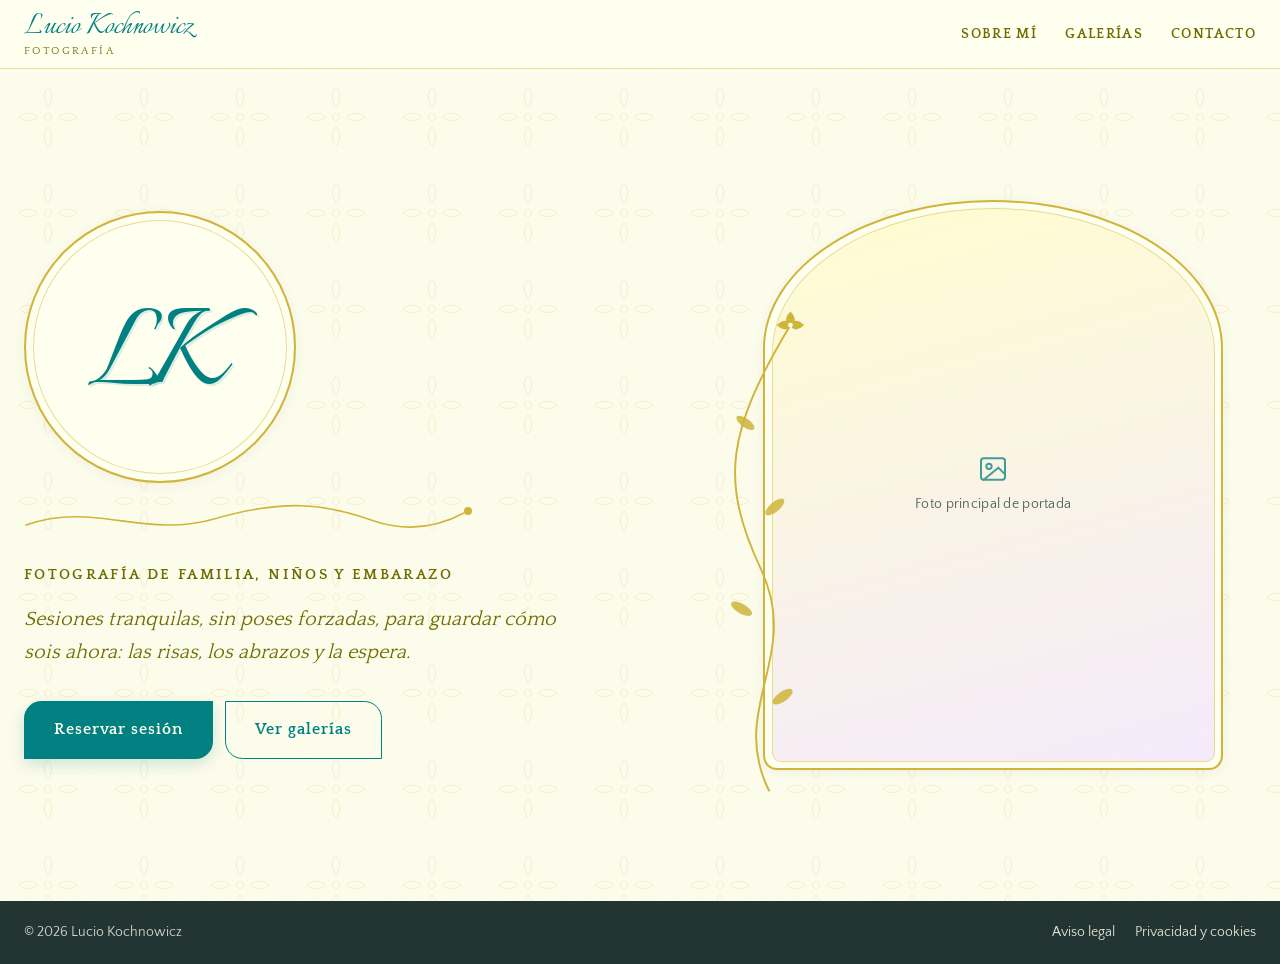
==== index.html @ 9ec5e5e0 "Web publicada" ====
<!doctype html>
<html lang="es">
<head>
<meta charset="utf-8">
<meta name="robots" content="noindex">
<meta name="viewport" content="width=device-width, initial-scale=1, viewport-fit=cover">
<link rel="icon" type="image/png" href="favicon.png?v=d1b510df">
<link rel="apple-touch-icon" href="apple-touch-icon.png?v=9034eeca">
<title>Lucio Kochnowicz Fotografía</title>
<meta name="description" content="Lucio Kochnowicz, fotógrafo de familia, niños y embarazo. Sesiones tranquilas, en exterior o en casa.">
<meta name="theme-color" content="#FFFFF0">
<meta property="og:type" content="website">
<meta property="og:locale" content="es_ES">
<meta property="og:site_name" content="Lucio Kochnowicz Fotografía">
<meta property="og:title" content="Lucio Kochnowicz Fotografía">
<meta property="og:description" content="Lucio Kochnowicz, fotógrafo de familia, niños y embarazo. Sesiones tranquilas, en exterior o en casa.">
<meta property="og:url" content="https://ahoes.github.io/lucio-kochnowicz-web/">
<meta property="og:image" content="https://ahoes.github.io/lucio-kochnowicz-web/compartir.png">
<meta property="og:image:width" content="1200">
<meta property="og:image:height" content="630">
<meta property="og:image:alt" content="Logo LK de Lucio Kochnowicz Fotografía">
<meta name="twitter:card" content="summary_large_image">
<link rel="preconnect" href="https://fonts.googleapis.com">
<link rel="preconnect" href="https://fonts.gstatic.com" crossorigin>
<link rel="stylesheet" href="https://fonts.googleapis.com/css2?family=Italianno&family=Quattrocento:wght@400;700&family=Quattrocento+Sans:wght@400;700&display=swap">

<link rel="stylesheet" href="css/estilos.css?v=bfe2290e">
</head>
<body class="inicio">
<a class="saltar" href="#contenido">Saltar al contenido</a>

<header class="cabecera">
  <div class="envoltura">
    <a class="marca" href="index.html">Lucio Kochnowicz<small>Fotografía</small></a>
    <button class="boton-menu" id="boton-menu" type="button" aria-expanded="false" aria-controls="menu">
      <span class="rayas" aria-hidden="true"><span></span><span></span><span></span></span>
      Menú
    </button>
    <ul class="menu" id="menu">
      <li><a href="sobre-mi.html">Sobre mí</a></li>
      <li><a href="galerias.html">Galerías</a></li>
      <li><a href="contacto.html">Contacto</a></li>
    </ul>
  </div>
</header>

<main id="contenido">
  <section class="portada pantalla" id="inicio">
    <div class="envoltura">
      <div class="portada-texto">
        <h1 class="logo-grande"><span class="visualmente-oculto">Lucio Kochnowicz</span><span aria-hidden="true">LK</span></h1>
        <svg class="latigo" viewBox="0 0 460 40" aria-hidden="true">
          <path d="M2 26 C 70 2, 120 40, 190 20 S 300 4, 350 22 C 380 32, 410 30, 440 14" fill="none" stroke="currentColor" stroke-width="1.6" stroke-linecap="round"/>
          <circle cx="444" cy="12" r="4" fill="currentColor"/>
        </svg>
        <p class="especialidad">Fotografía de familia, niños y embarazo</p>
        <p class="portada-intro">Sesiones tranquilas, sin poses forzadas, para guardar cómo sois ahora: las risas, los abrazos y la espera.</p>
        <div class="acciones">
          <a class="boton boton-lleno" href="contacto.html">Reservar sesión</a>
          <a class="boton boton-borde" href="galerias.html">Ver galerías</a>
        </div>
      </div>

      <div class="portada-foto">
        <div class="marco arco">
          <div class="lienzo"><span class="hueco">Foto principal de portada</span></div>
        </div>
        <svg class="enredadera" viewBox="0 0 90 520" aria-hidden="true">
          <path class="tallo" d="M48 516 C 6 430, 82 380, 40 290 S 4 150, 70 40" fill="none" stroke="currentColor" stroke-width="2" stroke-linecap="round"/>
          <g fill="currentColor" opacity=".85">
            <ellipse cx="62" cy="420" rx="12" ry="5" transform="rotate(-35 62 420)"/>
            <ellipse cx="20" cy="330" rx="12" ry="5" transform="rotate(30 20 330)"/>
            <ellipse cx="54" cy="226" rx="12" ry="5" transform="rotate(-40 54 226)"/>
            <ellipse cx="24" cy="140" rx="11" ry="4.5" transform="rotate(35 24 140)"/>
          </g>
          <g transform="translate(70 40)" fill="currentColor">
            <path d="M0 -14 c 6 6 6 12 0 14 c -6 -2 -6 -8 0 -14z"/>
            <path d="M-14 0 c 6 -6 12 -6 14 0 c -2 6 -8 6 -14 0z"/>
            <path d="M14 0 c -6 -6 -12 -6 -14 0 c 2 6 8 6 14 0z"/>
            <circle r="2.5" fill="#FFFFF0"/>
          </g>
        </svg>
      </div>
    </div>
  </section>
</main>

<footer class="pie">
  <div class="envoltura">
    <div class="pie-abajo">
      <span>© 2026 Lucio Kochnowicz</span>
      <div><a href="aviso-legal.html">Aviso legal</a><a href="privacidad.html">Privacidad y cookies</a></div>
    </div>
  </div>
</footer>

<script src="js/main.js?v=14bc8bd4"></script>
</body>
</html>
---- css/estilos.css ----
/* Plantilla Art Nouveau Florido: marfil y crema, verde azulado, oro en líneas y marcos, malva de apoyo.
   Disposición asimétrica con marcos en arco tipo vidriera y curvas "látigo" como separadores. Tema único claro. */
:root {
  --marfil: #FFFFF0;
  --crema: #FFFDD0;
  --papel: #FBF5DF;
  --verde: #008080;
  --verde-hondo: #00605F;
  --oro: #CFB53B;
  --oro-claro: #E9DA92;
  --malva: #E0B0FF;
  --malva-claro: #F5EAFB;
  --borgona: #800020;
  --oliva: #6E6E00;
  --tinta: #233532;
  --tinta-suave: #4F625E;
  --linea: rgba(35, 53, 50, 0.14);

  --f-script: 'Italianno', 'Snell Roundhand', 'Brush Script MT', cursive;
  --f-titulo: 'Quattrocento', 'Palatino Linotype', Palatino, Georgia, serif;
  --f-texto: 'Quattrocento', 'Palatino Linotype', Palatino, Georgia, serif;
  --f-ui: 'Quattrocento Sans', 'Gill Sans', 'Segoe UI', sans-serif;

  --radio: 0.75rem;
  --hoja: 1.1rem 0 1.1rem 0;
  --ancho: 1280px;
  --hueco-seccion: clamp(4rem, 8vw, 8rem);
  --sombra: 0 2px 12px rgba(35, 53, 50, 0.06);
  --sombra-verde: 0 5px 15px rgba(0, 128, 128, 0.2);

  --flor: url("data:image/svg+xml,%3Csvg xmlns='http://www.w3.org/2000/svg' width='96' height='96'%3E%3Cg fill='none' stroke='%23CFB53B' stroke-width='1' opacity='.32'%3E%3Cpath d='M48 38c5-7 5-14 0-19-5 5-5 12 0 19zM48 58c5 7 5 14 0 19-5-5-5-12 0-19zM38 48c-7-5-14-5-19 0 5 5 12 5 19 0zM58 48c7 5 14 5 19 0-5-5-12-5-19 0z'/%3E%3Ccircle cx='48' cy='48' r='3.5'/%3E%3C/g%3E%3C/svg%3E");
  --grano: url("data:image/svg+xml,%3Csvg xmlns='http://www.w3.org/2000/svg' width='180' height='180'%3E%3Cfilter id='n'%3E%3CfeTurbulence type='fractalNoise' baseFrequency='.8' numOctaves='2' stitchTiles='stitch'/%3E%3CfeColorMatrix values='0 0 0 0 .45 0 0 0 0 .38 0 0 0 0 .15 0 0 0 .07 0'/%3E%3C/filter%3E%3Crect width='100%25' height='100%25' filter='url(%23n)'/%3E%3C/svg%3E");
  color-scheme: light;
}

/* Paso entre páginas (Chrome, Edge y Safari recientes). Solo se animan transform y opacity.
   La cabecera y el pie se quedan quietos; el contenido sale subiendo y el nuevo entra desde abajo. */
@view-transition { navigation: auto; }
.cabecera { view-transition-name: cabecera; }
.pie { view-transition-name: pie; }
::view-transition-group(cabecera), ::view-transition-group(pie) { animation: none; }
::view-transition-old(root) { animation: 280ms cubic-bezier(0.4, 0, 1, 1) both pagina-sale; }
::view-transition-new(root) { animation: 560ms cubic-bezier(0.16, 1, 0.3, 1) 140ms both pagina-entra; }
@keyframes pagina-sale { to { opacity: 0; transform: translateY(-18px) scale(0.985); } }
@keyframes pagina-entra { from { opacity: 0; transform: translateY(28px); } }

/* Cambio de galería: la nueva entra por el lado del botón pulsado */
.galeria-elegida { view-transition-name: galeria; }
::view-transition-old(galeria) { animation: 300ms cubic-bezier(0.4, 0, 1, 1) both galeria-sale; }
::view-transition-new(galeria) { animation: 520ms cubic-bezier(0.16, 1, 0.3, 1) 80ms both galeria-entra; }
html[data-direccion="atras"]::view-transition-old(galeria) { animation-name: galeria-sale-atras; }
html[data-direccion="atras"]::view-transition-new(galeria) { animation-name: galeria-entra-atras; }
@keyframes galeria-sale { to { opacity: 0; transform: translateX(-48px); } }
@keyframes galeria-entra { from { opacity: 0; transform: translateX(64px); } }
@keyframes galeria-sale-atras { to { opacity: 0; transform: translateX(48px); } }
@keyframes galeria-entra-atras { from { opacity: 0; transform: translateX(-64px); } }

* { box-sizing: border-box; }
html { scroll-behavior: smooth; scroll-padding-top: 5rem; }
body {
  margin: 0;
  background: var(--grano), var(--marfil);
  color: var(--tinta);
  font-family: var(--f-texto);
  font-size: 1.0625rem;
  line-height: 1.65;
  -webkit-font-smoothing: antialiased;
  display: flex; flex-direction: column; min-height: 100svh;
}
main { flex: 1; display: flex; flex-direction: column; }
main > section:last-child { flex: 1; }
h1, h2, h3 { font-family: var(--f-titulo); font-weight: 700; line-height: 1.12; margin: 0; text-wrap: balance; color: var(--tinta); }
h1, h2, .tarifa h3, .pasos-titulo {
  font-family: var(--f-script); font-weight: 400; line-height: 0.95; letter-spacing: 0;
  color: var(--verde); text-shadow: 2px 2px 0 rgba(0, 128, 128, 0.14);
}
p { margin: 0; text-wrap: pretty; }
a { color: var(--verde); }
a:focus-visible, button:focus-visible, input:focus-visible, select:focus-visible, textarea:focus-visible {
  outline: 2px solid var(--verde); outline-offset: 2px;
}
.envoltura { max-width: var(--ancho); margin-inline: auto; padding-inline: max(1rem, 1.5rem); }
.seccion { padding-block: var(--hueco-seccion); }
.sobre-crema { background: var(--grano), var(--papel); }
.saltar {
  position: absolute; left: 1rem; top: 0.75rem; z-index: 300; transform: translateY(-200%);
  background: var(--verde); color: var(--marfil); padding: 0.7rem 1.1rem; border-radius: var(--radio);
  font-weight: 700; text-decoration: none; transition: transform 200ms ease-out;
}
.saltar:focus { transform: none; }
.oculto-svg { position: absolute; width: 0; height: 0; overflow: hidden; }

/* Botones */
.boton {
  display: inline-flex; align-items: center; justify-content: center; gap: 0.5rem;
  font-family: var(--f-texto); font-weight: 700; font-size: 0.98rem; letter-spacing: 0.06em;
  padding: 0.95rem 1.8rem; border-radius: var(--hoja); text-decoration: none; cursor: pointer;
  border: 1.5px solid transparent;
  transition: transform 200ms ease-out, box-shadow 200ms ease-out, background-color 200ms ease-out;
}
.boton:active { transform: translateY(1px); }
.boton-lleno { background: var(--verde); color: var(--marfil); }
.boton-lleno:hover { background: var(--verde-hondo); transform: translateY(-2px); box-shadow: var(--sombra-verde); }
.boton-lleno { box-shadow: var(--sombra-verde); }
.boton-borde { background: transparent; color: var(--verde); border-color: var(--verde); border-radius: 0 1.1rem 0 1.1rem; }
.boton-borde:hover { background: rgba(0, 128, 128, 0.07); }

/* Marcos de foto: ventana con doble filete dorado */
.marco {
  position: relative; display: flex; flex-direction: column;
  border: 2px solid var(--oro); padding: 0.4rem; border-radius: 14px;
  background: var(--marfil); box-shadow: var(--sombra);
  max-width: 100%;
}
.marco .lienzo {
  position: relative; flex: none; overflow: hidden; /* flex: none: Firefox aplasta el marco si el alto depende de flex */
  aspect-ratio: var(--ratio);
  border: 1px solid var(--oro-claro); border-radius: 9px;
  background: linear-gradient(165deg, var(--crema), var(--malva-claro));
}
.marco.arco { border-radius: 50% 50% 14px 14px / 26% 26% 14px 14px; }
.marco.arco .lienzo { border-radius: 50% 50% 9px 9px / 26% 26% 9px 9px; }
.marco.ovalo, .marco.ovalo .lienzo { border-radius: 50%; }
.lienzo img { position: absolute; inset: 0; width: 100%; height: 100%; object-fit: cover; display: block; }
.hueco {
  position: absolute; inset: 0; display: flex; flex-direction: column; align-items: center; justify-content: center;
  gap: 0.5rem; padding: 1rem; text-align: center;
  font-family: var(--f-ui); font-size: 0.875rem; letter-spacing: 0.02em; color: var(--tinta-suave);
}
.hueco::before {
  content: ""; width: 2rem; height: 2rem; opacity: 0.75;
  background: url("data:image/svg+xml,%3Csvg xmlns='http://www.w3.org/2000/svg' viewBox='0 0 24 24' fill='none' stroke='%23008080' stroke-width='1.5' stroke-linecap='round' stroke-linejoin='round'%3E%3Crect x='3' y='4' width='18' height='16' rx='2'/%3E%3Ccircle cx='9' cy='10' r='2'/%3E%3Cpath d='m21 16-5-5L5 20'/%3E%3C/svg%3E") center / contain no-repeat;
}

/* Entrada: aparecer y subir 16px en 480ms, escalonado */
.animar .revelar { opacity: 0; transform: translateY(16px); transition: opacity 480ms ease-out, transform 480ms ease-out; transition-delay: var(--retraso, 0ms); }
.animar .revelar.visible { opacity: 1; transform: none; }

/* Navegación */
.cabecera {
  position: sticky; top: env(safe-area-inset-top, 0px); z-index: 100;
  background: rgba(255, 255, 240, 0.94);
  backdrop-filter: blur(8px); -webkit-backdrop-filter: blur(8px);
  border-bottom: 1px solid rgba(207, 181, 59, 0.45);
}
.cabecera .envoltura { display: flex; align-items: center; justify-content: space-between; gap: 1rem; min-height: 4.25rem; }
.marca { font-family: var(--f-script); font-weight: 400; font-size: 2.1rem; line-height: 1; color: var(--verde); text-decoration: none; white-space: nowrap; }
.marca small { display: block; font-family: var(--f-texto); font-weight: 400; font-size: 0.68rem; letter-spacing: 0.22em; text-transform: uppercase; color: var(--oliva); margin-top: 0.1rem; }
.menu { display: flex; align-items: center; gap: 1.75rem; list-style: none; margin: 0; padding: 0; }
.menu a:not(.boton) {
  font-family: var(--f-texto); font-weight: 700; font-size: 0.85rem; letter-spacing: 0.1em; text-transform: uppercase;
  color: var(--oliva); text-decoration: none;
  padding-block: 0.3rem; position: relative;
  transition: color 200ms ease-out;
}
.menu a:not(.boton)::after {
  content: ""; position: absolute; left: 0; right: 0; bottom: 0; height: 1.5px; background: var(--oro);
  transform: scaleX(0); transform-origin: left; transition: transform 300ms cubic-bezier(0.16, 1, 0.3, 1);
}
.menu a:not(.boton):hover, .menu a[aria-current="page"] { color: var(--verde); }
.menu a:not(.boton):hover::after, .menu a[aria-current="page"]::after { transform: scaleX(1); }
.menu > li { display: flex; align-items: center; }
.boton-menu {
  /* Igual que los apartados del menú (letra y color) y con el marco de las fotos (doble filete dorado) */
  display: none; align-items: center; gap: 0.65rem; cursor: pointer;
  background: var(--marfil); color: var(--oliva);
  border: 2px solid var(--oro); border-radius: 14px;
  box-shadow: inset 0 0 0 3px var(--marfil), inset 0 0 0 4px var(--oro-claro), var(--sombra);
  padding: 0.7rem 1.05rem 0.7rem 0.95rem;
  font-family: var(--f-texto); font-weight: 700; font-size: 0.85rem; letter-spacing: 0.1em; text-transform: uppercase; line-height: 1;
  transition: background-color 250ms ease-out, color 250ms ease-out;
}
.boton-menu:hover, .boton-menu[aria-expanded="true"] { color: var(--verde); background: var(--crema); }
/* Tres rayitas que se convierten en una X al abrir */
.rayas { position: relative; display: block; width: 1.1rem; height: 0.8rem; }
.rayas span {
  position: absolute; left: 0; width: 100%; height: 1.5px; border-radius: 1px; background: currentColor;
  transition: transform 300ms cubic-bezier(0.16, 1, 0.3, 1), opacity 200ms ease-out;
}
.rayas span:nth-child(1) { top: 0; }
.rayas span:nth-child(2) { top: calc(50% - 0.75px); width: 70%; }
.rayas span:nth-child(3) { bottom: 0; }
.boton-menu[aria-expanded="true"] .rayas span:nth-child(1) { transform: translateY(calc(0.4rem - 0.75px)) rotate(45deg); }
.boton-menu[aria-expanded="true"] .rayas span:nth-child(2) { opacity: 0; transform: scaleX(0); }
.boton-menu[aria-expanded="true"] .rayas span:nth-child(3) { transform: translateY(calc(-0.4rem + 0.75px)) rotate(-45deg); }

/* Portada */
.portada { position: relative; overflow: hidden; padding-block: clamp(2.5rem, 6vw, 5rem) var(--hueco-seccion); }
.portada::before { content: ""; position: absolute; inset: 0; background-image: var(--flor); opacity: 0.6; pointer-events: none; }
.portada .envoltura { position: relative; display: grid; grid-template-columns: 1.1fr 0.9fr; gap: clamp(2rem, 5vw, 5rem); align-items: center; }
.portada.pantalla { display: flex; align-items: center; min-height: calc(100svh - 4.25rem); padding-block: clamp(2rem, 5vw, 4rem); }
.portada.pantalla .envoltura { width: 100%; }
.portada-texto { min-width: 0; }
.logo-grande {
  --d: clamp(11rem, 22vw, 17rem);
  display: grid; place-items: center; width: var(--d); height: var(--d); border-radius: 50%;
  background: var(--marfil); border: 2px solid var(--oro);
  box-shadow: inset 0 0 0 7px var(--marfil), inset 0 0 0 8px var(--oro-claro), var(--sombra);
  font-size: calc(var(--d) * 0.5); line-height: 1; letter-spacing: -0.09em;
  padding: calc(var(--d) * 0.09) calc(var(--d) * 0.07) 0 0;
}
.visualmente-oculto {
  position: absolute; width: 1px; height: 1px; padding: 0; margin: -1px;
  overflow: hidden; clip: rect(0 0 0 0); white-space: nowrap; border: 0;
}
.latigo { display: block; width: min(460px, 100%); height: auto; margin-block: 1rem 1.5rem; color: var(--oro); }
.especialidad { font-size: clamp(0.8rem, 1.2vw, 0.92rem); font-weight: 700; letter-spacing: 0.16em; text-transform: uppercase; color: var(--oliva); }
.portada-intro { margin-top: 1rem; max-width: 34rem; font-size: 1.25rem; font-style: italic; color: var(--oliva); }
.acciones { display: flex; flex-wrap: wrap; gap: 0.75rem; margin-top: 2rem; }
.portada-foto { position: relative; justify-self: center; width: min(100%, 460px); }
.portada-foto .marco { --ratio: 4 / 5; }
.enredadera { position: absolute; left: -2.6rem; bottom: -1.5rem; width: 5.5rem; height: auto; color: var(--oro); pointer-events: none; }
.enredadera path.tallo { stroke-dasharray: 900; stroke-dashoffset: 0; animation: brotar 1.5s ease-in-out both; }
@keyframes brotar { from { stroke-dashoffset: 900; } to { stroke-dashoffset: 0; } }

/* Galerías */
.galeria-cabeza { display: grid; grid-template-columns: auto 1fr; gap: 0.75rem 3rem; align-items: end; margin-bottom: 2.5rem; }
.galeria-cabeza h2 { font-size: clamp(3.8rem, 8vw, 5.6rem); }
.galeria-cabeza p { max-width: 38rem; color: var(--tinta-suave); }
.galeria-cabeza p { font-style: italic; color: var(--oliva); font-size: 1.1rem; }

/* Página de galerías */
.cabeza-pagina { position: relative; overflow: hidden; text-align: center; padding-block: clamp(3rem, 7vw, 6rem) clamp(1rem, 3vw, 2rem); }
.cabeza-pagina::before { content: ""; position: absolute; inset: 0; background-image: var(--flor); opacity: 0.6; pointer-events: none; }
.cabeza-pagina .envoltura { position: relative; }
.cabeza-pagina h1 { font-size: clamp(5rem, 12vw, 9rem); }
.cabeza-pagina p { margin: 1rem auto 0; max-width: 34rem; font-size: 1.2rem; font-style: italic; color: var(--oliva); }
.saltos { display: flex; flex-wrap: wrap; justify-content: center; gap: 0.75rem; margin-top: 2rem; }
.saltos a {
  font-size: 0.8rem; letter-spacing: 0.14em; text-transform: uppercase; text-decoration: none; color: var(--verde);
  border: 1px solid var(--oro); border-radius: 999px; padding: 0.55rem 1.4rem; transition: background-color 200ms ease-out;
}
.saltos a:hover { background: rgba(207, 181, 59, 0.12); }
.saltos a[aria-current="true"] { background: var(--verde); border-color: var(--verde); color: var(--marfil); }
.saltos a { transition: background-color 200ms ease-out, color 200ms ease-out; }
.no-encontrada { display: flex; align-items: center; min-height: calc(100svh - 4.25rem - 12rem); padding-block: clamp(3rem, 7vw, 6rem); }
.no-encontrada .envoltura { width: 100%; }
.no-encontrada h1 { font-size: clamp(3.6rem, 9vw, 6.5rem); }
.no-encontrada .acciones { justify-content: center; }
.galeria-completa { columns: 3 260px; column-gap: clamp(0.75rem, 1.6vw, 1.25rem); }
.galeria-completa .marco { break-inside: avoid; margin-bottom: clamp(0.75rem, 1.6vw, 1.25rem); --ratio: 4 / 5; }
.galeria-completa .marco:nth-child(3n+2) { --ratio: 1; }
.galeria-completa .marco:nth-child(4n+3) { --ratio: 3 / 4; }
.galeria-completa .marco:nth-child(5n+1) { --ratio: 2 / 3; }
.galeria-pie { margin-top: 2.5rem; text-align: center; }
.cabeza-pagina ~ .seccion { padding-top: clamp(2.5rem, 5vw, 4rem); }

/* Sobre mí */
.sobre .envoltura { display: grid; grid-template-columns: 5fr 7fr; gap: clamp(2rem, 6vw, 6rem); align-items: center; }
.sobre-fotos { position: relative; padding-bottom: 3rem; }
.sobre-fotos .principal { --ratio: 3 / 4; width: 82%; }
.sobre-fotos .secundaria { --ratio: 1; position: absolute; right: 0; bottom: 0; width: 42%; }
.sobre-texto { min-width: 0; }
.sobre-texto h1 { font-size: clamp(3.6rem, 7vw, 5.2rem); margin-bottom: 1.25rem; }
.sobre-texto p + p { margin-top: 1rem; }
.sobre-texto p { max-width: 36rem; }
.firma { margin-top: 1.5rem; font-family: var(--f-script); font-size: 3rem; line-height: 1; color: var(--verde); }

/* Sesiones */
.sesiones-cabeza { text-align: center; max-width: 40rem; margin: 0 auto 3rem; }
.sesiones-cabeza h1 { font-size: clamp(3.8rem, 8vw, 5.6rem); margin-bottom: 0.75rem; }
.sesiones-cabeza p { font-style: italic; font-size: 1.1rem; color: var(--oliva); }
.tarifas { display: grid; grid-template-columns: 1fr 1.15fr 1fr; gap: 1.25rem; align-items: center; }
.tarifa {
  background: var(--marfil); border: 1px solid var(--linea); border-radius: var(--radio);
  box-shadow: var(--sombra); padding: 2rem 1.75rem; display: flex; flex-direction: column; gap: 1rem; min-width: 0;
}
.tarifa { transition: transform 200ms ease-out, box-shadow 200ms ease-out; }
.tarifa:hover { transform: translateY(-4px); box-shadow: var(--sombra-verde); }
.tarifa h3 { font-size: 3.2rem; }
.tarifa .para { color: var(--tinta-suave); font-size: 1rem; }
.tarifa ul { list-style: none; padding: 0; margin: 0.25rem 0 0; display: grid; gap: 0.6rem; font-size: 0.98rem; }
.tarifa li { display: grid; grid-template-columns: 1.1rem 1fr; gap: 0.6rem; align-items: start; }
.tarifa li svg { width: 1.1rem; height: 1.1rem; margin-top: 0.3rem; color: var(--oro); }
.tarifa .precio { font-family: var(--f-ui); font-size: 0.95rem; color: var(--tinta-suave); padding-top: 1rem; border-top: 1px solid var(--linea); margin-top: auto; }
.tarifa .boton { align-self: stretch; }
.tarifa.destacada {
  background: var(--verde-hondo); color: var(--marfil); border: 2px solid var(--oro);
  padding-block: 2.75rem; box-shadow: var(--sombra-verde);
}
.tarifa.destacada h3 { color: var(--marfil); text-shadow: none; }
.tarifa.destacada .para, .tarifa.destacada .precio { color: rgba(255, 255, 240, 0.8); }
.tarifa.destacada .precio { border-color: rgba(255, 255, 240, 0.25); }
.tarifa.destacada .boton-lleno { background: var(--marfil); color: var(--verde-hondo); }
.tarifa.destacada .boton-lleno:hover { background: var(--crema); }
.tarifa.destacada .por-completar { background: rgba(224, 176, 255, 0.25); }

.pasos-titulo { font-size: clamp(3rem, 5.5vw, 4rem); margin: var(--hueco-seccion) 0 2rem; }
.pasos { list-style: none; padding: 0; margin: 0; display: grid; grid-template-columns: repeat(4, minmax(0, 1fr)); gap: 2rem; counter-reset: paso; }
.pasos li { counter-increment: paso; position: relative; padding-top: 3.25rem; }
.pasos li::before {
  content: counter(paso); position: absolute; top: 0; left: 0;
  width: 2.5rem; height: 2.5rem; display: grid; place-items: center;
  border: 1.5px solid var(--oro); border-radius: 50%;
  font-family: var(--f-titulo); font-weight: 700; font-size: 1.15rem; color: var(--borgona);
}
.pasos li:not(:last-child)::after {
  content: ""; position: absolute; top: 1.25rem; left: 3.25rem; right: -1.25rem; height: 1px;
  background: linear-gradient(90deg, var(--oro), transparent);
}
.pasos h3 { font-size: 1.15rem; margin-bottom: 0.4rem; color: var(--verde-hondo); }
.pasos p { font-size: 0.98rem; color: var(--tinta-suave); }

/* Contacto */
.contacto { background: var(--verde-hondo); color: var(--marfil); position: relative; overflow: hidden; }
.contacto::before { content: ""; position: absolute; inset: 0; background-image: var(--flor); opacity: 0.35; pointer-events: none; }
.contacto .envoltura { position: relative; display: grid; grid-template-columns: 6fr 5fr; gap: clamp(2rem, 6vw, 5rem); align-items: center; }
.contacto h1 { color: var(--marfil); text-shadow: none; font-size: clamp(3.8rem, 8vw, 5.6rem); margin-bottom: 0.75rem; }
.contacto-intro { color: rgba(255, 255, 240, 0.88); font-style: italic; font-size: 1.1rem; max-width: 30rem; }
.contacto-texto { min-width: 0; }
.vias { list-style: none; padding: 0; margin: 2.25rem 0 0; display: grid; gap: 0.9rem; max-width: 30rem; }
.via {
  display: grid; grid-template-columns: auto 1fr auto; align-items: center; gap: 1rem;
  padding: 1rem 1.25rem; background: var(--marfil); color: var(--tinta); text-decoration: none;
  border: 1.5px solid var(--oro); border-radius: var(--hoja);
  transition: transform 200ms ease-out, box-shadow 200ms ease-out, background-color 200ms ease-out;
}
.via:hover { transform: translateY(-3px); box-shadow: 0 8px 20px rgba(0, 40, 40, 0.3); background: var(--crema); }
.via:active { transform: translateY(1px); }
.via:focus-visible { outline-color: var(--oro); outline-offset: 3px; }
.via-icono {
  display: grid; place-items: center; width: 2.9rem; height: 2.9rem; border-radius: 50%;
  border: 1px solid var(--oro); color: var(--verde);
}
.via-icono svg { width: 1.45rem; height: 1.45rem; }
.via-texto { display: grid; min-width: 0; }
.via-texto strong { font-size: 1.1rem; color: var(--verde-hondo); }
.via-texto span { font-family: var(--f-ui); font-size: 0.95rem; color: var(--tinta-suave); overflow-wrap: anywhere; }
.via-flecha { width: 1.3rem; height: 1.3rem; color: var(--oro); transition: transform 200ms ease-out; }
.via:hover .via-flecha { transform: translateX(3px); }
.zona { display: flex; align-items: center; gap: 0.6rem; margin-top: 1.75rem; font-style: italic; color: rgba(255, 255, 240, 0.88); }
.zona svg { width: 1.3rem; height: 1.3rem; color: var(--oro); flex: none; }
.contacto-foto { --ratio: 1; width: min(400px, 100%); justify-self: center; align-self: center; }
.contacto-foto .lienzo { background: linear-gradient(165deg, var(--crema), var(--malva-claro)); }

/* Visor de fotos (galerías): se abre al pulsar una foto */
.galeria-completa img { cursor: zoom-in; }
/* Lupa en cada foto para que se vea que se puede ampliar (en el móvil no hay ratón) */
.galeria-completa .lienzo:has(img)::after {
  content: ""; position: absolute; right: 0.6rem; bottom: 0.6rem; width: 2.1rem; height: 2.1rem; pointer-events: none;
  border-radius: 50%; border: 1.5px solid var(--oro); box-shadow: var(--sombra);
  background: var(--marfil) url("data:image/svg+xml,%3Csvg xmlns='http://www.w3.org/2000/svg' viewBox='0 0 24 24' fill='none' stroke='%23008080' stroke-width='1.8' stroke-linecap='round'%3E%3Ccircle cx='11' cy='11' r='6'/%3E%3Cpath d='m20 20-4.5-4.5M11 8.5v5M8.5 11h5'/%3E%3C/svg%3E") center / 1.15rem no-repeat;
}
.visor {
  position: fixed; inset: 0; z-index: 400;
  border: 0; padding: 0; margin: 0; background: rgba(28, 42, 40, 0.94); max-width: 100vw; max-height: 100dvh;
  width: 100vw; height: 100dvh; overflow: hidden;
}
.visor:not([open]) { display: none; }
.visor::backdrop { background: transparent; }
.visor[open] { display: grid; place-items: center; animation: visor-abre 320ms cubic-bezier(0.16, 1, 0.3, 1); }
@keyframes visor-abre { from { opacity: 0; transform: scale(0.97); } }
.visor img {
  max-width: min(92vw, 1400px); max-height: 84dvh; object-fit: contain; display: block;
  border: 2px solid var(--oro); border-radius: var(--radio); background: var(--marfil);
}
.visor-pie { position: absolute; bottom: 1rem; left: 0; right: 0; text-align: center; font-family: var(--f-ui); font-size: 0.9rem; color: rgba(255, 255, 240, 0.8); }
.visor button {
  position: absolute; display: grid; place-items: center; width: 3rem; height: 3rem; border-radius: 50%;
  background: var(--marfil); color: var(--verde); border: 1.5px solid var(--oro); cursor: pointer;
  transition: transform 200ms ease-out, background-color 200ms ease-out;
}
.visor button:hover { background: var(--crema); transform: scale(1.06); }
.visor button svg { width: 1.3rem; height: 1.3rem; }
.visor .visor-cerrar { top: 1rem; right: 1rem; }
.visor .visor-anterior { left: 1rem; top: 50%; margin-top: -1.5rem; }
.visor .visor-siguiente { right: 1rem; top: 50%; margin-top: -1.5rem; }
@media (max-width: 600px) {
  .visor .visor-anterior, .visor .visor-siguiente { top: auto; bottom: 3rem; margin-top: 0; }
}

/* Páginas legales */
.legal .envoltura { max-width: 48rem; }
.legal h1 { font-size: clamp(3.6rem, 8vw, 5.2rem); margin-bottom: 1.25rem; }
.legal h2 {
  font-family: var(--f-titulo); font-weight: 700; font-size: 1.3rem; line-height: 1.3;
  color: var(--verde-hondo); text-shadow: none; margin: 2.5rem 0 0.75rem;
}
.legal p + p, .legal ul + p { margin-top: 0.85rem; }
.legal ul { padding-left: 1.2rem; margin: 0.75rem 0 0; display: grid; gap: 0.5rem; }
.legal ul.ficha { list-style: none; padding: 1.25rem 1.5rem; border: 1px solid var(--oro-claro); border-radius: var(--radio); background: var(--papel); }
.aviso-provisional {
  font-family: var(--f-ui); font-size: 0.92rem; color: var(--borgona);
  background: var(--malva-claro); border-left: 3px solid var(--borgona); border-radius: 0 0.5rem 0.5rem 0;
  padding: 0.75rem 1rem; margin-bottom: 1.5rem;
}
.actualizado { margin-top: 3rem !important; font-style: italic; color: var(--oliva); }

/* Pie */
.pie { background: var(--tinta); color: rgba(255, 255, 240, 0.78); padding-block: 1.25rem; font-family: var(--f-ui); font-size: 0.88rem; }
.pie a { color: rgba(255, 255, 240, 0.85); text-decoration: none; }
.pie a:hover, .pie a[aria-current="page"] { color: var(--oro-claro); }
.pie-abajo { display: flex; flex-wrap: wrap; justify-content: space-between; align-items: center; gap: 0.5rem 1.25rem; }
.pie-abajo div { display: flex; gap: 1.25rem; }

.por-completar { background: var(--malva-claro); border-bottom: 1px dashed var(--borgona); padding-inline: 0.2rem; }

/* Móvil y tableta */
@media (max-width: 960px) {
  .menu { display: none; }
  .menu.abierto {
    display: flex; flex-direction: column; align-items: stretch; gap: 0;
    position: absolute; top: 100%; left: 0; right: 0; padding: 0.5rem 1rem 1.25rem;
    background: var(--marfil); border-bottom: 2px solid var(--oro); box-shadow: 0 12px 24px rgba(35, 53, 50, 0.08);
    animation: menu-abre 300ms cubic-bezier(0.16, 1, 0.3, 1);
  }
  @keyframes menu-abre { from { opacity: 0; transform: translateY(-8px); } }
  .menu.abierto > li { display: block; }
  .menu.abierto li a:not(.boton) { display: block; padding: 0.8rem 0.25rem; border-bottom: 1px solid var(--linea); }
  .menu.abierto li a:not(.boton)::after { display: none; }
  .boton-menu { display: inline-flex; }
  .tarifas { grid-template-columns: 1fr; max-width: 34rem; margin-inline: auto; }
  .tarifa.destacada { order: -1; }
  .pasos { grid-template-columns: repeat(2, minmax(0, 1fr)); }
  .pasos li::after { display: none; }
}
@media (max-width: 768px) {
  .portada .envoltura, .sobre .envoltura, .contacto .envoltura { grid-template-columns: 1fr; }
  .portada-foto { width: min(88%, 380px); }
  /* Móvil: la foto principal va entre la presentación y los botones de reserva */
  .portada .envoltura { row-gap: 0; }
  .portada-texto { display: contents; }
  .portada-foto { order: 1; margin-top: 2.25rem; }
  .acciones { order: 2; }
  .enredadera { left: -1.8rem; width: 4rem; }
  .galeria-cabeza { grid-template-columns: 1fr; }
  .galeria-completa { columns: 2; }
  .sobre-fotos { max-width: 420px; }
  .contacto-foto { width: min(260px, 70%); }
}
@media (max-width: 480px) {
  .pasos { grid-template-columns: 1fr; }
  .acciones .boton { flex: 1 1 100%; }
}
@media (prefers-reduced-motion: reduce) {
  html { scroll-behavior: auto; }
  .enredadera path.tallo { animation: none; }
  .boton, .tarifa, .saltar, .via, .via-flecha, .saltos a { transition: none; }
  .tarifa:hover { transform: none; }
  @view-transition { navigation: none; }
  ::view-transition-group(*), ::view-transition-old(*), ::view-transition-new(*) { animation: none !important; }
  .menu a:not(.boton)::after { transition: none; }
  .visor[open] { animation: none; }
  .visor button { transition: none; }
  .boton-menu, .rayas span { transition: none; }
  .menu.abierto { animation: none; }
}
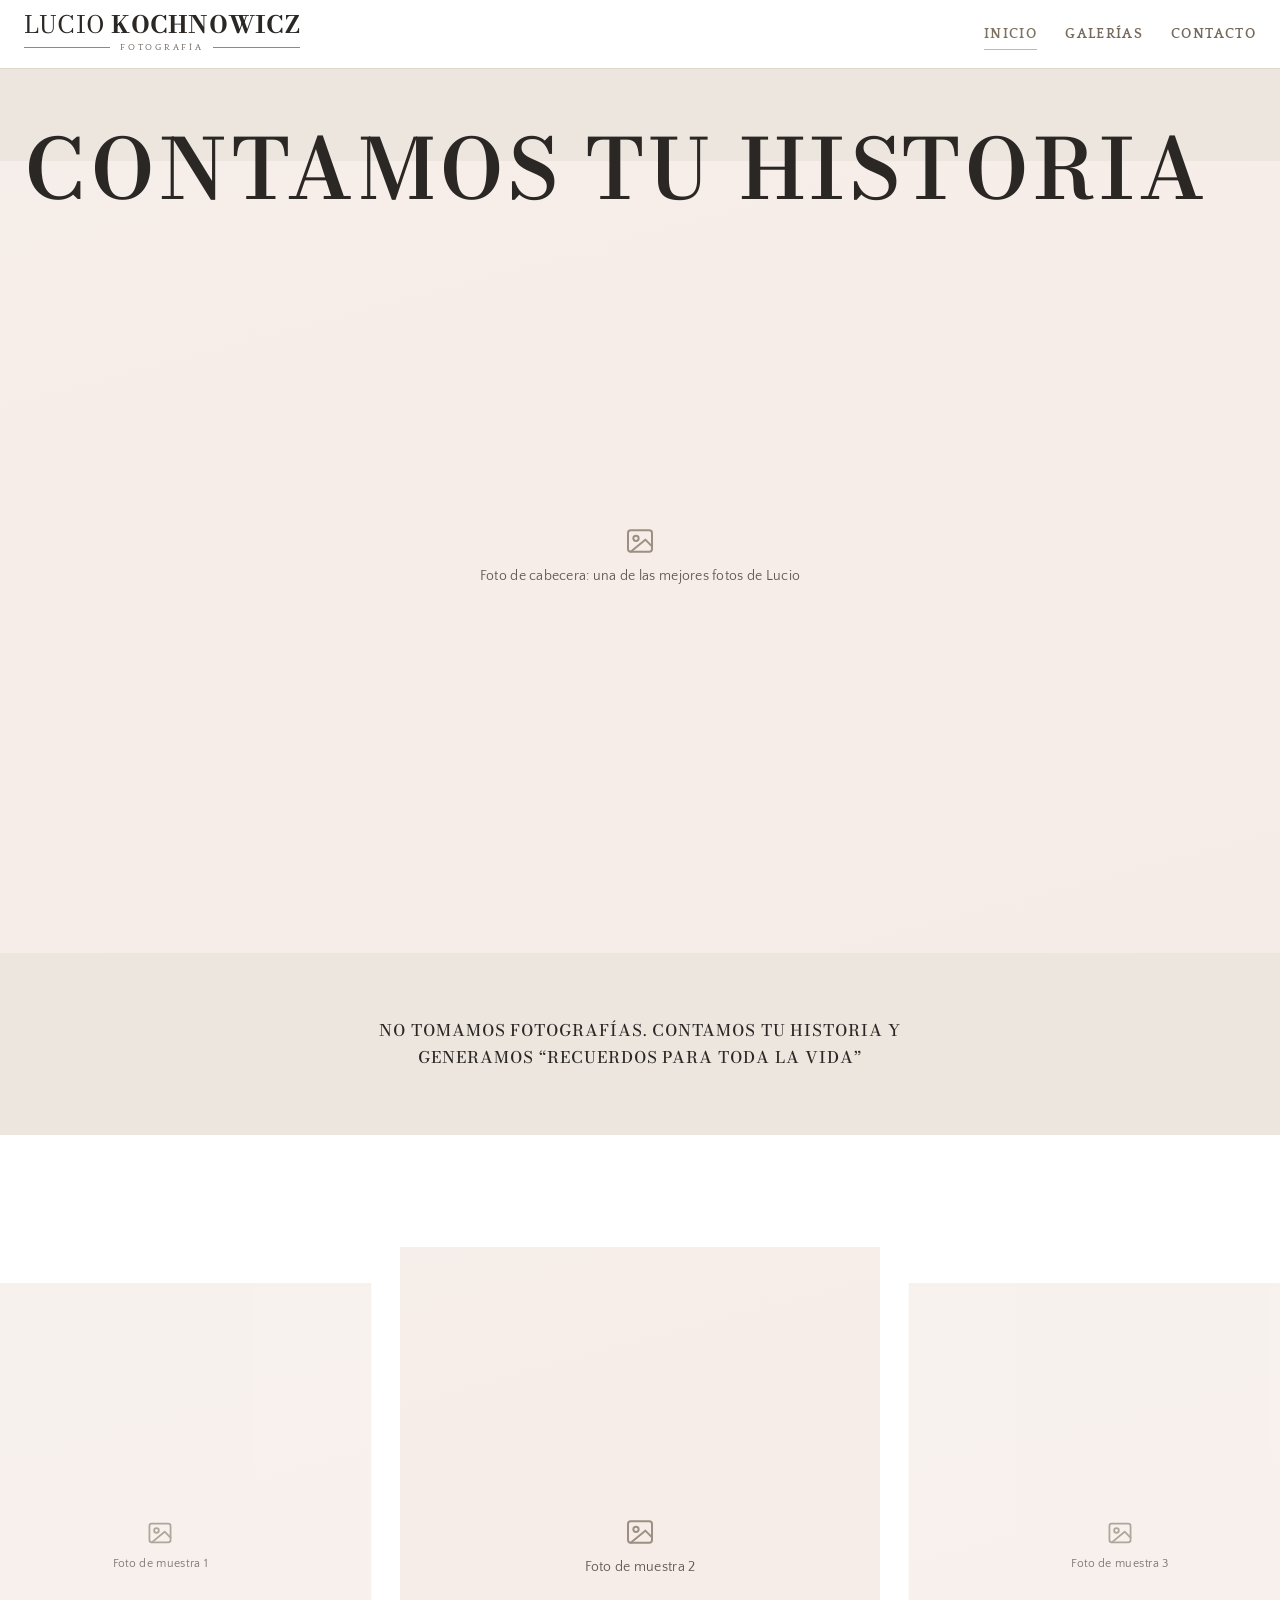
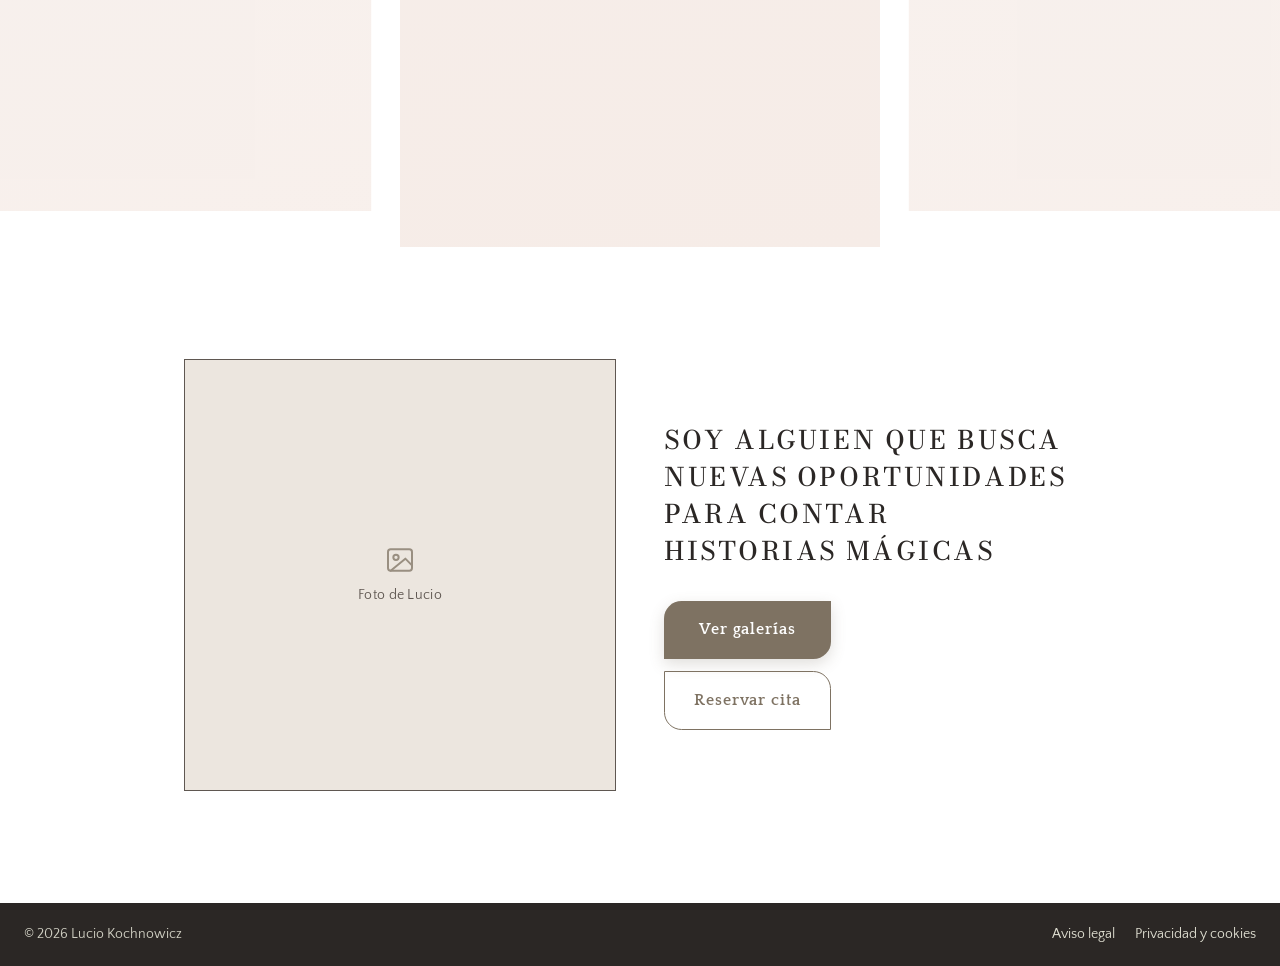
==== commit cc0494de: "Web publicada" ====
--- a/index.html
+++ b/index.html
@@ -4,40 +4,40 @@
 <meta charset="utf-8">
 <meta name="robots" content="noindex">
 <meta name="viewport" content="width=device-width, initial-scale=1, viewport-fit=cover">
-<link rel="icon" type="image/png" href="favicon.png?v=d1b510df">
-<link rel="apple-touch-icon" href="apple-touch-icon.png?v=9034eeca">
+<link rel="icon" type="image/png" href="favicon.png?v=f22ad52f">
+<link rel="apple-touch-icon" href="apple-touch-icon.png?v=c4405035">
 <title>Lucio Kochnowicz Fotografía</title>
-<meta name="description" content="Lucio Kochnowicz, fotógrafo de familia, niños y embarazo. Sesiones tranquilas, en exterior o en casa.">
-<meta name="theme-color" content="#FFFFF0">
+<meta name="description" content="Lucio Kochnowicz, fotógrafo de familia y bodas. Sesiones tranquilas y sin poses forzadas.">
+<meta name="theme-color" content="#FFFFFF">
 <meta property="og:type" content="website">
 <meta property="og:locale" content="es_ES">
 <meta property="og:site_name" content="Lucio Kochnowicz Fotografía">
 <meta property="og:title" content="Lucio Kochnowicz Fotografía">
-<meta property="og:description" content="Lucio Kochnowicz, fotógrafo de familia, niños y embarazo. Sesiones tranquilas, en exterior o en casa.">
+<meta property="og:description" content="Lucio Kochnowicz, fotógrafo de familia y bodas. Sesiones tranquilas y sin poses forzadas.">
 <meta property="og:url" content="https://ahoes.github.io/lucio-kochnowicz-web/">
 <meta property="og:image" content="https://ahoes.github.io/lucio-kochnowicz-web/compartir.png">
 <meta property="og:image:width" content="1200">
 <meta property="og:image:height" content="630">
-<meta property="og:image:alt" content="Logo LK de Lucio Kochnowicz Fotografía">
+<meta property="og:image:alt" content="Lucio Kochnowicz Fotografía: contamos tu historia. Familia y bodas en Reus y alrededores">
 <meta name="twitter:card" content="summary_large_image">
 <link rel="preconnect" href="https://fonts.googleapis.com">
 <link rel="preconnect" href="https://fonts.gstatic.com" crossorigin>
-<link rel="stylesheet" href="https://fonts.googleapis.com/css2?family=Italianno&family=Quattrocento:wght@400;700&family=Quattrocento+Sans:wght@400;700&display=swap">
+<link rel="stylesheet" href="https://fonts.googleapis.com/css2?family=Bodoni+Moda:opsz,wght@6..96,400..700&family=Italianno&family=Quattrocento:wght@400;700&family=Quattrocento+Sans:wght@400;700&display=swap">
 
-<link rel="stylesheet" href="css/estilos.css?v=bfe2290e">
+<link rel="stylesheet" href="css/estilos.css?v=1a4e5f55">
 </head>
 <body class="inicio">
 <a class="saltar" href="#contenido">Saltar al contenido</a>
 
 <header class="cabecera">
   <div class="envoltura">
-    <a class="marca" href="index.html">Lucio Kochnowicz<small>Fotografía</small></a>
+    <a class="marca" href="index.html"><span class="marca-nombre"><span class="marca-fino">Lucio</span> Kochnowicz</span><small>Fotografía</small></a>
     <button class="boton-menu" id="boton-menu" type="button" aria-expanded="false" aria-controls="menu">
       <span class="rayas" aria-hidden="true"><span></span><span></span><span></span></span>
       Menú
     </button>
     <ul class="menu" id="menu">
-      <li><a href="sobre-mi.html">Sobre mí</a></li>
+      <li><a href="index.html" aria-current="page">Inicio</a></li>
       <li><a href="galerias.html">Galerías</a></li>
       <li><a href="contacto.html">Contacto</a></li>
     </ul>
@@ -45,41 +45,36 @@
 </header>
 
 <main id="contenido">
-  <section class="portada pantalla" id="inicio">
+  <section class="historia" aria-labelledby="t-historia">
     <div class="envoltura">
-      <div class="portada-texto">
-        <h1 class="logo-grande"><span class="visualmente-oculto">Lucio Kochnowicz</span><span aria-hidden="true">LK</span></h1>
-        <svg class="latigo" viewBox="0 0 460 40" aria-hidden="true">
-          <path d="M2 26 C 70 2, 120 40, 190 20 S 300 4, 350 22 C 380 32, 410 30, 440 14" fill="none" stroke="currentColor" stroke-width="1.6" stroke-linecap="round"/>
-          <circle cx="444" cy="12" r="4" fill="currentColor"/>
-        </svg>
-        <p class="especialidad">Fotografía de familia, niños y embarazo</p>
-        <p class="portada-intro">Sesiones tranquilas, sin poses forzadas, para guardar cómo sois ahora: las risas, los abrazos y la espera.</p>
-        <div class="acciones">
-          <a class="boton boton-lleno" href="contacto.html">Reservar sesión</a>
-          <a class="boton boton-borde" href="galerias.html">Ver galerías</a>
-        </div>
-      </div>
+      <h1 class="titulo-moda" id="t-historia">Contamos tu historia</h1>
+    </div>
+    <div class="historia-foto"><div class="lienzo"><span class="hueco">Foto de cabecera: una de las mejores fotos de Lucio</span></div></div>
+    <div class="envoltura">
+      <p class="historia-frase">No tomamos fotografías. Contamos tu historia y generamos <span class="nowrap">“recuerdos para toda la vida”</span></p>
+    </div>
+  </section>
 
-      <div class="portada-foto">
-        <div class="marco arco">
-          <div class="lienzo"><span class="hueco">Foto principal de portada</span></div>
-        </div>
-        <svg class="enredadera" viewBox="0 0 90 520" aria-hidden="true">
-          <path class="tallo" d="M48 516 C 6 430, 82 380, 40 290 S 4 150, 70 40" fill="none" stroke="currentColor" stroke-width="2" stroke-linecap="round"/>
-          <g fill="currentColor" opacity=".85">
-            <ellipse cx="62" cy="420" rx="12" ry="5" transform="rotate(-35 62 420)"/>
-            <ellipse cx="20" cy="330" rx="12" ry="5" transform="rotate(30 20 330)"/>
-            <ellipse cx="54" cy="226" rx="12" ry="5" transform="rotate(-40 54 226)"/>
-            <ellipse cx="24" cy="140" rx="11" ry="4.5" transform="rotate(35 24 140)"/>
-          </g>
-          <g transform="translate(70 40)" fill="currentColor">
-            <path d="M0 -14 c 6 6 6 12 0 14 c -6 -2 -6 -8 0 -14z"/>
-            <path d="M-14 0 c 6 -6 12 -6 14 0 c -2 6 -8 6 -14 0z"/>
-            <path d="M14 0 c -6 -6 -12 -6 -14 0 c 2 6 8 6 14 0z"/>
-            <circle r="2.5" fill="#FFFFF0"/>
-          </g>
-        </svg>
+  <section class="trio" aria-label="Fotos de muestra">
+    <div class="carrusel">
+      <ul class="carrusel-pista" id="carrusel" tabindex="0" aria-label="Fotos de muestra: desliza para ver más">
+        <li class="diapositiva"><div class="lienzo"><span class="hueco">Foto de muestra 1</span></div></li>
+        <li class="diapositiva"><div class="lienzo"><span class="hueco">Foto de muestra 2</span></div></li>
+        <li class="diapositiva"><div class="lienzo"><span class="hueco">Foto de muestra 3</span></div></li>
+        <li class="diapositiva"><div class="lienzo"><span class="hueco">Foto de muestra 4</span></div></li>
+        <li class="diapositiva"><div class="lienzo"><span class="hueco">Foto de muestra 5</span></div></li>
+        <li class="diapositiva"><div class="lienzo"><span class="hueco">Foto de muestra 6</span></div></li>
+      </ul>
+    </div>
+  </section>
+
+  <section class="presentacion" id="sobre-mi" aria-labelledby="t-presentacion">
+    <div class="envoltura">
+      <div class="recuadro presentacion-foto"><div class="lienzo"><span class="hueco">Foto de Lucio</span></div></div>
+      <h2 class="presentacion-texto titulo-moda" id="t-presentacion">Soy alguien que busca nuevas oportunidades para contar historias mágicas</h2>
+      <div class="presentacion-boton">
+        <a class="boton boton-lleno" href="galerias.html">Ver galerías</a>
+        <a class="boton boton-borde" href="contacto.html">Reservar cita</a>
       </div>
     </div>
   </section>
@@ -94,6 +89,6 @@
   </div>
 </footer>
 
-<script src="js/main.js?v=14bc8bd4"></script>
+<script src="js/main.js?v=623c9036"></script>
 </body>
 </html>
--- a/css/estilos.css
+++ b/css/estilos.css
@@ -1,35 +1,37 @@
-/* Plantilla Art Nouveau Florido: marfil y crema, verde azulado, oro en líneas y marcos, malva de apoyo.
-   Disposición asimétrica con marcos en arco tipo vidriera y curvas "látigo" como separadores. Tema único claro. */
+/* Estructura de la plantilla Art Nouveau Florido (marcos en arco, curvas "látigo", letra caligráfica)
+   con colores suaves inspirados en la web que le gusta a Lucio: blanco, rosa empolvado, topo y texto carbón.
+   Los nombres de las variables se mantienen (--verde, --oro…) aunque ahora guarden los colores nuevos. */
 :root {
-  --marfil: #FFFFF0;
-  --crema: #FFFDD0;
-  --papel: #FBF5DF;
-  --verde: #008080;
-  --verde-hondo: #00605F;
-  --oro: #CFB53B;
-  --oro-claro: #E9DA92;
-  --malva: #E0B0FF;
-  --malva-claro: #F5EAFB;
-  --borgona: #800020;
-  --oliva: #6E6E00;
-  --tinta: #233532;
-  --tinta-suave: #4F625E;
-  --linea: rgba(35, 53, 50, 0.14);
+  --marfil: #FFFFFF;   /* blanco: fondo de todas las páginas */
+  --crema: #F6EEEA;    /* rosa muy claro */
+  --papel: #E9D9D1;    /* rosa empolvado: bandas de color */
+  --verde: #7E7262;    /* topo: botones, enlaces y títulos pequeños */
+  --verde-hondo: #625849; /* topo oscuro */
+  --oro: #C9B6A5;      /* arena: líneas y marcos */
+  --oro-claro: #E6D8CC;
+  --beige: #ECE6DF;      /* beige claro del diseño de Lucio (bloque de la portada y recuadro) */
+  --sombra-foto: #CDBCAF; /* bloque marrón claro detrás de las fotos */
+  --malva: #E3CBC1;
+  --malva-claro: #F6ECE7;
+  --borgona: #8A4B47;
+  --oliva: #75695C;     /* menú y entradillas */
+  --tinta: #2B2725;     /* carbón, nunca negro puro */
+  --tinta-suave: #5F5751;
+  --linea: rgba(43, 39, 37, 0.13);
 
   --f-script: 'Italianno', 'Snell Roundhand', 'Brush Script MT', cursive;
   --f-titulo: 'Quattrocento', 'Palatino Linotype', Palatino, Georgia, serif;
   --f-texto: 'Quattrocento', 'Palatino Linotype', Palatino, Georgia, serif;
+  --f-moda: 'Bodoni Moda', 'Didot', 'Bodoni 72', Georgia, serif; /* títulos de estilo revista (Hola, soy Lucio y Galerías) */
   --f-ui: 'Quattrocento Sans', 'Gill Sans', 'Segoe UI', sans-serif;
 
   --radio: 0.75rem;
   --hoja: 1.1rem 0 1.1rem 0;
   --ancho: 1280px;
   --hueco-seccion: clamp(4rem, 8vw, 8rem);
-  --sombra: 0 2px 12px rgba(35, 53, 50, 0.06);
-  --sombra-verde: 0 5px 15px rgba(0, 128, 128, 0.2);
-
-  --flor: url("data:image/svg+xml,%3Csvg xmlns='http://www.w3.org/2000/svg' width='96' height='96'%3E%3Cg fill='none' stroke='%23CFB53B' stroke-width='1' opacity='.32'%3E%3Cpath d='M48 38c5-7 5-14 0-19-5 5-5 12 0 19zM48 58c5 7 5 14 0 19-5-5-5-12 0-19zM38 48c-7-5-14-5-19 0 5 5 12 5 19 0zM58 48c7 5 14 5 19 0-5-5-12-5-19 0z'/%3E%3Ccircle cx='48' cy='48' r='3.5'/%3E%3C/g%3E%3C/svg%3E");
-  --grano: url("data:image/svg+xml,%3Csvg xmlns='http://www.w3.org/2000/svg' width='180' height='180'%3E%3Cfilter id='n'%3E%3CfeTurbulence type='fractalNoise' baseFrequency='.8' numOctaves='2' stitchTiles='stitch'/%3E%3CfeColorMatrix values='0 0 0 0 .45 0 0 0 0 .38 0 0 0 0 .15 0 0 0 .07 0'/%3E%3C/filter%3E%3Crect width='100%25' height='100%25' filter='url(%23n)'/%3E%3C/svg%3E");
+  --sombra: 0 2px 12px rgba(43, 39, 37, 0.06);
+  --sombra-verde: 0 5px 15px rgba(98, 88, 73, 0.2);
+
   color-scheme: light;
 }
 
@@ -59,7 +61,7 @@
 html { scroll-behavior: smooth; scroll-padding-top: 5rem; }
 body {
   margin: 0;
-  background: var(--grano), var(--marfil);
+  background: var(--marfil);
   color: var(--tinta);
   font-family: var(--f-texto);
   font-size: 1.0625rem;
@@ -72,7 +74,7 @@
 h1, h2, h3 { font-family: var(--f-titulo); font-weight: 700; line-height: 1.12; margin: 0; text-wrap: balance; color: var(--tinta); }
 h1, h2, .tarifa h3, .pasos-titulo {
   font-family: var(--f-script); font-weight: 400; line-height: 0.95; letter-spacing: 0;
-  color: var(--verde); text-shadow: 2px 2px 0 rgba(0, 128, 128, 0.14);
+  color: var(--tinta);
 }
 p { margin: 0; text-wrap: pretty; }
 a { color: var(--verde); }
@@ -81,7 +83,7 @@
 }
 .envoltura { max-width: var(--ancho); margin-inline: auto; padding-inline: max(1rem, 1.5rem); }
 .seccion { padding-block: var(--hueco-seccion); }
-.sobre-crema { background: var(--grano), var(--papel); }
+.sobre-crema { background: var(--marfil); }
 .saltar {
   position: absolute; left: 1rem; top: 0.75rem; z-index: 300; transform: translateY(-200%);
   background: var(--verde); color: var(--marfil); padding: 0.7rem 1.1rem; border-radius: var(--radio);
@@ -103,24 +105,22 @@
 .boton-lleno:hover { background: var(--verde-hondo); transform: translateY(-2px); box-shadow: var(--sombra-verde); }
 .boton-lleno { box-shadow: var(--sombra-verde); }
 .boton-borde { background: transparent; color: var(--verde); border-color: var(--verde); border-radius: 0 1.1rem 0 1.1rem; }
-.boton-borde:hover { background: rgba(0, 128, 128, 0.07); }
-
-/* Marcos de foto: ventana con doble filete dorado */
+.boton-borde:hover { background: rgba(126, 114, 98, 0.08); }
+
+/* Marcos de foto minimalistas, como en la web de referencia: foto rectangular, sin bordes,
+   con un bloque marrón claro desplazado detrás (abajo a la derecha) a modo de sombra */
 .marco {
+  --desplazo: clamp(0.6rem, 1.6vw, 1.1rem);
   position: relative; display: flex; flex-direction: column;
-  border: 2px solid var(--oro); padding: 0.4rem; border-radius: 14px;
-  background: var(--marfil); box-shadow: var(--sombra);
-  max-width: 100%;
+  margin: 0 var(--desplazo) var(--desplazo) 0;
+  box-shadow: var(--desplazo) var(--desplazo) 0 var(--sombra-foto);
+  max-width: calc(100% - var(--desplazo));
 }
 .marco .lienzo {
   position: relative; flex: none; overflow: hidden; /* flex: none: Firefox aplasta el marco si el alto depende de flex */
   aspect-ratio: var(--ratio);
-  border: 1px solid var(--oro-claro); border-radius: 9px;
   background: linear-gradient(165deg, var(--crema), var(--malva-claro));
 }
-.marco.arco { border-radius: 50% 50% 14px 14px / 26% 26% 14px 14px; }
-.marco.arco .lienzo { border-radius: 50% 50% 9px 9px / 26% 26% 9px 9px; }
-.marco.ovalo, .marco.ovalo .lienzo { border-radius: 50%; }
 .lienzo img { position: absolute; inset: 0; width: 100%; height: 100%; object-fit: cover; display: block; }
 .hueco {
   position: absolute; inset: 0; display: flex; flex-direction: column; align-items: center; justify-content: center;
@@ -129,7 +129,7 @@
 }
 .hueco::before {
   content: ""; width: 2rem; height: 2rem; opacity: 0.75;
-  background: url("data:image/svg+xml,%3Csvg xmlns='http://www.w3.org/2000/svg' viewBox='0 0 24 24' fill='none' stroke='%23008080' stroke-width='1.5' stroke-linecap='round' stroke-linejoin='round'%3E%3Crect x='3' y='4' width='18' height='16' rx='2'/%3E%3Ccircle cx='9' cy='10' r='2'/%3E%3Cpath d='m21 16-5-5L5 20'/%3E%3C/svg%3E") center / contain no-repeat;
+  background: url("data:image/svg+xml,%3Csvg xmlns='http://www.w3.org/2000/svg' viewBox='0 0 24 24' fill='none' stroke='%237E7262' stroke-width='1.5' stroke-linecap='round' stroke-linejoin='round'%3E%3Crect x='3' y='4' width='18' height='16' rx='2'/%3E%3Ccircle cx='9' cy='10' r='2'/%3E%3Cpath d='m21 16-5-5L5 20'/%3E%3C/svg%3E") center / contain no-repeat;
 }
 
 /* Entrada: aparecer y subir 16px en 480ms, escalonado */
@@ -139,13 +139,23 @@
 /* Navegación */
 .cabecera {
   position: sticky; top: env(safe-area-inset-top, 0px); z-index: 100;
-  background: rgba(255, 255, 240, 0.94);
+  background: rgba(255, 255, 255, 0.94);
   backdrop-filter: blur(8px); -webkit-backdrop-filter: blur(8px);
-  border-bottom: 1px solid rgba(207, 181, 59, 0.45);
+  border-bottom: 1px solid rgba(201, 182, 165, 0.55);
 }
 .cabecera .envoltura { display: flex; align-items: center; justify-content: space-between; gap: 1rem; min-height: 4.25rem; }
-.marca { font-family: var(--f-script); font-weight: 400; font-size: 2.1rem; line-height: 1; color: var(--verde); text-decoration: none; white-space: nowrap; }
-.marca small { display: block; font-family: var(--f-texto); font-weight: 400; font-size: 0.68rem; letter-spacing: 0.22em; text-transform: uppercase; color: var(--oliva); margin-top: 0.1rem; }
+/* Logo de texto, como en el diseño de Lucio: LUCIO fino y KOCHNOWICZ en negrita, y FOTOGRAFÍA entre rayitas */
+.marca { display: inline-grid; justify-items: center; gap: 0.15rem; color: var(--tinta); text-decoration: none; white-space: nowrap; }
+.marca-nombre {
+  font-family: var(--f-moda); font-weight: 700; font-optical-sizing: none; font-variation-settings: "opsz" 6;
+  text-transform: uppercase; font-size: clamp(1.15rem, 3.6vw, 1.5rem); letter-spacing: 0.01em; line-height: 1;
+}
+.marca-fino { font-weight: 400; }
+.marca small {
+  display: flex; align-items: center; gap: 0.6rem; width: 100%;
+  font-family: var(--f-texto); font-weight: 400; font-size: 0.58rem; letter-spacing: 0.3em; text-transform: uppercase; color: var(--tinta-suave);
+}
+.marca small::before, .marca small::after { content: ""; flex: 1; height: 1px; background: currentColor; opacity: 0.7; }
 .menu { display: flex; align-items: center; gap: 1.75rem; list-style: none; margin: 0; padding: 0; }
 .menu a:not(.boton) {
   font-family: var(--f-texto); font-weight: 700; font-size: 0.85rem; letter-spacing: 0.1em; text-transform: uppercase;
@@ -184,34 +194,58 @@
 .boton-menu[aria-expanded="true"] .rayas span:nth-child(2) { opacity: 0; transform: scaleX(0); }
 .boton-menu[aria-expanded="true"] .rayas span:nth-child(3) { transform: translateY(calc(-0.4rem + 0.75px)) rotate(-45deg); }
 
-/* Portada */
-.portada { position: relative; overflow: hidden; padding-block: clamp(2.5rem, 6vw, 5rem) var(--hueco-seccion); }
-.portada::before { content: ""; position: absolute; inset: 0; background-image: var(--flor); opacity: 0.6; pointer-events: none; }
-.portada .envoltura { position: relative; display: grid; grid-template-columns: 1.1fr 0.9fr; gap: clamp(2rem, 5vw, 5rem); align-items: center; }
-.portada.pantalla { display: flex; align-items: center; min-height: calc(100svh - 4.25rem); padding-block: clamp(2rem, 5vw, 4rem); }
-.portada.pantalla .envoltura { width: 100%; }
-.portada-texto { min-width: 0; }
-.logo-grande {
-  --d: clamp(11rem, 22vw, 17rem);
-  display: grid; place-items: center; width: var(--d); height: var(--d); border-radius: 50%;
-  background: var(--marfil); border: 2px solid var(--oro);
-  box-shadow: inset 0 0 0 7px var(--marfil), inset 0 0 0 8px var(--oro-claro), var(--sombra);
-  font-size: calc(var(--d) * 0.5); line-height: 1; letter-spacing: -0.09em;
-  padding: calc(var(--d) * 0.09) calc(var(--d) * 0.07) 0 0;
-}
-.visualmente-oculto {
-  position: absolute; width: 1px; height: 1px; padding: 0; margin: -1px;
-  overflow: hidden; clip: rect(0 0 0 0); white-space: nowrap; border: 0;
-}
-.latigo { display: block; width: min(460px, 100%); height: auto; margin-block: 1rem 1.5rem; color: var(--oro); }
-.especialidad { font-size: clamp(0.8rem, 1.2vw, 0.92rem); font-weight: 700; letter-spacing: 0.16em; text-transform: uppercase; color: var(--oliva); }
-.portada-intro { margin-top: 1rem; max-width: 34rem; font-size: 1.25rem; font-style: italic; color: var(--oliva); }
-.acciones { display: flex; flex-wrap: wrap; gap: 0.75rem; margin-top: 2rem; }
-.portada-foto { position: relative; justify-self: center; width: min(100%, 460px); }
-.portada-foto .marco { --ratio: 4 / 5; }
-.enredadera { position: absolute; left: -2.6rem; bottom: -1.5rem; width: 5.5rem; height: auto; color: var(--oro); pointer-events: none; }
-.enredadera path.tallo { stroke-dasharray: 900; stroke-dashoffset: 0; animation: brotar 1.5s ease-in-out both; }
-@keyframes brotar { from { stroke-dashoffset: 900; } to { stroke-dashoffset: 0; } }
+/* Portada, copiada del diseño de Lucio */
+.historia { background: var(--beige); padding-top: clamp(1.75rem, 5vw, 3.5rem); }
+.historia h1 { position: relative; z-index: 1; text-align: left; margin-bottom: -0.62em; }
+main .historia h1.titulo-moda { font-size: clamp(2.5rem, 7vw, 5.2rem); font-weight: 600; letter-spacing: 0.04em; line-height: 1.05; }
+.historia-foto .lienzo { position: relative; overflow: hidden; aspect-ratio: 4 / 5; background: linear-gradient(165deg, var(--crema), var(--malva-claro)); }
+@media (min-width: 769px) { .historia-foto .lienzo { aspect-ratio: auto; height: min(70vw, 88svh); } }
+.historia-frase {
+  padding-block: clamp(2.5rem, 7vw, 4rem); max-width: 40rem; margin-inline: auto; text-align: center;
+  font-family: var(--f-moda); font-weight: 500; font-optical-sizing: none; font-variation-settings: "opsz" 6;
+  text-transform: uppercase; letter-spacing: 0.06em; font-size: clamp(0.78rem, 1.6vw, 1rem); line-height: 1.7; color: var(--tinta);
+}
+.nowrap { white-space: nowrap; }
+/* Carrusel de fotos de muestra: se desliza con el dedo; la foto del centro se ve más grande (js/main.js) */
+.trio { padding-block: clamp(3.5rem, 9vw, 6rem) clamp(2.5rem, 6vw, 4rem); }
+.carrusel { --diap: min(68vw, 480px); }
+.carrusel-pista {
+  list-style: none; margin: 0; display: flex; align-items: center; gap: 0;
+  overflow-x: auto; scroll-snap-type: x mandatory; overscroll-behavior-x: contain;
+  padding: 1rem calc(50% - var(--diap) / 2); scrollbar-width: none;
+}
+.carrusel-pista::-webkit-scrollbar { display: none; }
+.carrusel-pista:focus-visible { outline-offset: -2px; }
+.diapositiva { flex: 0 0 var(--diap); scroll-snap-align: center; transform: scale(0.88); opacity: 0.8; transition: transform 400ms cubic-bezier(0.16, 1, 0.3, 1), opacity 400ms ease-out; }
+.diapositiva.centrada { transform: none; opacity: 1; }
+.diapositiva .lienzo { position: relative; overflow: hidden; aspect-ratio: 4 / 5; background: linear-gradient(165deg, var(--crema), var(--malva-claro)); }
+.presentacion { padding-block: clamp(1rem, 3vw, 2rem) clamp(4rem, 10vw, 7rem); }
+.presentacion .envoltura { display: grid; justify-items: center; gap: clamp(2rem, 5vw, 3rem); max-width: 60rem; }
+.presentacion-foto { width: min(82%, 460px); }
+.recuadro .lienzo { position: relative; overflow: hidden; aspect-ratio: 1; background: var(--beige); border: 1px solid var(--tinta-suave); }
+main h2.presentacion-texto.titulo-moda {
+  justify-self: stretch; max-width: 34rem; margin-inline: auto; text-align: left;
+  font-size: clamp(1.15rem, 2.6vw, 1.6rem); font-weight: 500; letter-spacing: 0.1em; line-height: 1.45;
+}
+.presentacion-boton { justify-self: center; display: flex; flex-direction: column; align-items: stretch; gap: 0.75rem; }
+@media (min-width: 769px) {
+  .presentacion .envoltura { grid-template-columns: 1fr 1fr; align-items: center; }
+  .presentacion .envoltura { row-gap: 2rem; }
+  .presentacion-foto { grid-row: span 2; }
+  .presentacion-texto { align-self: end; }
+  .presentacion-boton { grid-column: 2; justify-self: start; align-self: start; }
+  .presentacion-foto { width: min(100%, 480px); justify-self: end; }
+  main h2.presentacion-texto.titulo-moda { margin: 0; justify-self: start; }
+}
+.acciones { display: flex; flex-wrap: wrap; gap: 0.75rem; margin-top: 2.25rem; }
+
+/* Títulos de estilo revista, como la referencia del usuario: Bodoni en mayúsculas espaciadas */
+main :is(h1, h2).titulo-moda {
+  font-family: var(--f-moda); font-weight: 500; text-transform: uppercase;
+  font-optical-sizing: none; font-variation-settings: "opsz" 6; /* trazos finos más gruesos: así se ve bien la barra de la A, como en la referencia */
+  letter-spacing: 0.06em; line-height: 1.15; font-size: clamp(2.1rem, 5vw, 3.4rem);
+}
+main h2.titulo-moda { font-size: clamp(1.8rem, 3.6vw, 2.6rem); }
 
 /* Galerías */
 .galeria-cabeza { display: grid; grid-template-columns: auto 1fr; gap: 0.75rem 3rem; align-items: end; margin-bottom: 2.5rem; }
@@ -220,30 +254,32 @@
 .galeria-cabeza p { font-style: italic; color: var(--oliva); font-size: 1.1rem; }
 
 /* Página de galerías */
-.cabeza-pagina { position: relative; overflow: hidden; text-align: center; padding-block: clamp(3rem, 7vw, 6rem) clamp(1rem, 3vw, 2rem); }
-.cabeza-pagina::before { content: ""; position: absolute; inset: 0; background-image: var(--flor); opacity: 0.6; pointer-events: none; }
-.cabeza-pagina .envoltura { position: relative; }
-.cabeza-pagina h1 { font-size: clamp(5rem, 12vw, 9rem); }
-.cabeza-pagina p { margin: 1rem auto 0; max-width: 34rem; font-size: 1.2rem; font-style: italic; color: var(--oliva); }
-.saltos { display: flex; flex-wrap: wrap; justify-content: center; gap: 0.75rem; margin-top: 2rem; }
+/* Banda beige al principio de cada página, como el bloque de la portada del diseño de Lucio */
+.banda { background: var(--beige); padding-block: clamp(2.5rem, 7vw, 5rem); }
+.banda:has(+ .legal) .envoltura { max-width: 48rem; }
+main .banda h1.titulo-moda { font-size: clamp(2.5rem, 7vw, 5.2rem); font-weight: 600; letter-spacing: 0.04em; line-height: 1.05; }
+.banda p {
+  margin-top: 1.25rem; max-width: 36rem;
+  font-family: var(--f-moda); font-weight: 500; font-optical-sizing: none; font-variation-settings: "opsz" 6;
+  text-transform: uppercase; letter-spacing: 0.06em; font-size: clamp(0.78rem, 1.6vw, 0.95rem); line-height: 1.7; color: var(--tinta);
+}
+.saltos { display: flex; flex-wrap: wrap; gap: 0.75rem; margin-top: 2rem; }
 .saltos a {
   font-size: 0.8rem; letter-spacing: 0.14em; text-transform: uppercase; text-decoration: none; color: var(--verde);
-  border: 1px solid var(--oro); border-radius: 999px; padding: 0.55rem 1.4rem; transition: background-color 200ms ease-out;
-}
-.saltos a:hover { background: rgba(207, 181, 59, 0.12); }
+  background: var(--marfil); border: 1px solid var(--oro); border-radius: 999px; padding: 0.55rem 1.4rem; transition: background-color 200ms ease-out;
+}
+.saltos a:hover { background: var(--crema); }
 .saltos a[aria-current="true"] { background: var(--verde); border-color: var(--verde); color: var(--marfil); }
 .saltos a { transition: background-color 200ms ease-out, color 200ms ease-out; }
 .no-encontrada { display: flex; align-items: center; min-height: calc(100svh - 4.25rem - 12rem); padding-block: clamp(3rem, 7vw, 6rem); }
 .no-encontrada .envoltura { width: 100%; }
-.no-encontrada h1 { font-size: clamp(3.6rem, 9vw, 6.5rem); }
-.no-encontrada .acciones { justify-content: center; }
-.galeria-completa { columns: 3 260px; column-gap: clamp(0.75rem, 1.6vw, 1.25rem); }
-.galeria-completa .marco { break-inside: avoid; margin-bottom: clamp(0.75rem, 1.6vw, 1.25rem); --ratio: 4 / 5; }
+.galeria-completa { columns: 3 260px; column-gap: clamp(1rem, 2.4vw, 1.75rem); }
+.galeria-completa .marco { break-inside: avoid; margin-bottom: calc(var(--desplazo) + clamp(0.75rem, 1.6vw, 1.25rem)); --ratio: 4 / 5; }
 .galeria-completa .marco:nth-child(3n+2) { --ratio: 1; }
 .galeria-completa .marco:nth-child(4n+3) { --ratio: 3 / 4; }
 .galeria-completa .marco:nth-child(5n+1) { --ratio: 2 / 3; }
 .galeria-pie { margin-top: 2.5rem; text-align: center; }
-.cabeza-pagina ~ .seccion { padding-top: clamp(2.5rem, 5vw, 4rem); }
+.banda ~ .seccion { padding-top: clamp(2.5rem, 5vw, 4rem); }
 
 /* Sobre mí */
 .sobre .envoltura { display: grid; grid-template-columns: 5fr 7fr; gap: clamp(2rem, 6vw, 6rem); align-items: center; }
@@ -283,7 +319,7 @@
 .tarifa.destacada .precio { border-color: rgba(255, 255, 240, 0.25); }
 .tarifa.destacada .boton-lleno { background: var(--marfil); color: var(--verde-hondo); }
 .tarifa.destacada .boton-lleno:hover { background: var(--crema); }
-.tarifa.destacada .por-completar { background: rgba(224, 176, 255, 0.25); }
+.tarifa.destacada .por-completar { background: rgba(233, 217, 209, 0.3); }
 
 .pasos-titulo { font-size: clamp(3rem, 5.5vw, 4rem); margin: var(--hueco-seccion) 0 2rem; }
 .pasos { list-style: none; padding: 0; margin: 0; display: grid; grid-template-columns: repeat(4, minmax(0, 1fr)); gap: 2rem; counter-reset: paso; }
@@ -302,22 +338,19 @@
 .pasos p { font-size: 0.98rem; color: var(--tinta-suave); }
 
 /* Contacto */
-.contacto { background: var(--verde-hondo); color: var(--marfil); position: relative; overflow: hidden; }
-.contacto::before { content: ""; position: absolute; inset: 0; background-image: var(--flor); opacity: 0.35; pointer-events: none; }
+.contacto { color: var(--tinta); position: relative; overflow: hidden; }
 .contacto .envoltura { position: relative; display: grid; grid-template-columns: 6fr 5fr; gap: clamp(2rem, 6vw, 5rem); align-items: center; }
-.contacto h1 { color: var(--marfil); text-shadow: none; font-size: clamp(3.8rem, 8vw, 5.6rem); margin-bottom: 0.75rem; }
-.contacto-intro { color: rgba(255, 255, 240, 0.88); font-style: italic; font-size: 1.1rem; max-width: 30rem; }
 .contacto-texto { min-width: 0; }
-.vias { list-style: none; padding: 0; margin: 2.25rem 0 0; display: grid; gap: 0.9rem; max-width: 30rem; }
+.vias { list-style: none; padding: 0; margin: 0; display: grid; gap: 0.9rem; max-width: 30rem; }
 .via {
   display: grid; grid-template-columns: auto 1fr auto; align-items: center; gap: 1rem;
   padding: 1rem 1.25rem; background: var(--marfil); color: var(--tinta); text-decoration: none;
   border: 1.5px solid var(--oro); border-radius: var(--hoja);
   transition: transform 200ms ease-out, box-shadow 200ms ease-out, background-color 200ms ease-out;
 }
-.via:hover { transform: translateY(-3px); box-shadow: 0 8px 20px rgba(0, 40, 40, 0.3); background: var(--crema); }
+.via:hover { transform: translateY(-3px); box-shadow: 0 8px 20px rgba(43, 39, 37, 0.14); background: var(--crema); }
 .via:active { transform: translateY(1px); }
-.via:focus-visible { outline-color: var(--oro); outline-offset: 3px; }
+.via:focus-visible { outline-offset: 3px; }
 .via-icono {
   display: grid; place-items: center; width: 2.9rem; height: 2.9rem; border-radius: 50%;
   border: 1px solid var(--oro); color: var(--verde);
@@ -328,10 +361,9 @@
 .via-texto span { font-family: var(--f-ui); font-size: 0.95rem; color: var(--tinta-suave); overflow-wrap: anywhere; }
 .via-flecha { width: 1.3rem; height: 1.3rem; color: var(--oro); transition: transform 200ms ease-out; }
 .via:hover .via-flecha { transform: translateX(3px); }
-.zona { display: flex; align-items: center; gap: 0.6rem; margin-top: 1.75rem; font-style: italic; color: rgba(255, 255, 240, 0.88); }
-.zona svg { width: 1.3rem; height: 1.3rem; color: var(--oro); flex: none; }
-.contacto-foto { --ratio: 1; width: min(400px, 100%); justify-self: center; align-self: center; }
-.contacto-foto .lienzo { background: linear-gradient(165deg, var(--crema), var(--malva-claro)); }
+.zona { display: flex; align-items: center; gap: 0.6rem; margin-top: 1.75rem; font-style: italic; color: var(--tinta-suave); }
+.zona svg { width: 1.3rem; height: 1.3rem; color: var(--verde); flex: none; }
+.contacto-foto { width: min(400px, 100%); justify-self: center; align-self: center; }
 
 /* Visor de fotos (galerías): se abre al pulsar una foto */
 .galeria-completa img { cursor: zoom-in; }
@@ -339,11 +371,11 @@
 .galeria-completa .lienzo:has(img)::after {
   content: ""; position: absolute; right: 0.6rem; bottom: 0.6rem; width: 2.1rem; height: 2.1rem; pointer-events: none;
   border-radius: 50%; border: 1.5px solid var(--oro); box-shadow: var(--sombra);
-  background: var(--marfil) url("data:image/svg+xml,%3Csvg xmlns='http://www.w3.org/2000/svg' viewBox='0 0 24 24' fill='none' stroke='%23008080' stroke-width='1.8' stroke-linecap='round'%3E%3Ccircle cx='11' cy='11' r='6'/%3E%3Cpath d='m20 20-4.5-4.5M11 8.5v5M8.5 11h5'/%3E%3C/svg%3E") center / 1.15rem no-repeat;
+  background: var(--marfil) url("data:image/svg+xml,%3Csvg xmlns='http://www.w3.org/2000/svg' viewBox='0 0 24 24' fill='none' stroke='%237E7262' stroke-width='1.8' stroke-linecap='round'%3E%3Ccircle cx='11' cy='11' r='6'/%3E%3Cpath d='m20 20-4.5-4.5M11 8.5v5M8.5 11h5'/%3E%3C/svg%3E") center / 1.15rem no-repeat;
 }
 .visor {
   position: fixed; inset: 0; z-index: 400;
-  border: 0; padding: 0; margin: 0; background: rgba(28, 42, 40, 0.94); max-width: 100vw; max-height: 100dvh;
+  border: 0; padding: 0; margin: 0; background: rgba(43, 39, 37, 0.94); max-width: 100vw; max-height: 100dvh;
   width: 100vw; height: 100dvh; overflow: hidden;
 }
 .visor:not([open]) { display: none; }
@@ -371,14 +403,13 @@
 
 /* Páginas legales */
 .legal .envoltura { max-width: 48rem; }
-.legal h1 { font-size: clamp(3.6rem, 8vw, 5.2rem); margin-bottom: 1.25rem; }
 .legal h2 {
   font-family: var(--f-titulo); font-weight: 700; font-size: 1.3rem; line-height: 1.3;
   color: var(--verde-hondo); text-shadow: none; margin: 2.5rem 0 0.75rem;
 }
 .legal p + p, .legal ul + p { margin-top: 0.85rem; }
 .legal ul { padding-left: 1.2rem; margin: 0.75rem 0 0; display: grid; gap: 0.5rem; }
-.legal ul.ficha { list-style: none; padding: 1.25rem 1.5rem; border: 1px solid var(--oro-claro); border-radius: var(--radio); background: var(--papel); }
+.legal ul.ficha { list-style: none; padding: 1.25rem 1.5rem; border: 1px solid var(--oro-claro); border-radius: var(--radio); background: var(--crema); }
 .aviso-provisional {
   font-family: var(--f-ui); font-size: 0.92rem; color: var(--borgona);
   background: var(--malva-claro); border-left: 3px solid var(--borgona); border-radius: 0 0.5rem 0.5rem 0;
@@ -401,7 +432,7 @@
   .menu.abierto {
     display: flex; flex-direction: column; align-items: stretch; gap: 0;
     position: absolute; top: 100%; left: 0; right: 0; padding: 0.5rem 1rem 1.25rem;
-    background: var(--marfil); border-bottom: 2px solid var(--oro); box-shadow: 0 12px 24px rgba(35, 53, 50, 0.08);
+    background: var(--marfil); border-bottom: 2px solid var(--oro); box-shadow: 0 12px 24px rgba(43, 39, 37, 0.08);
     animation: menu-abre 300ms cubic-bezier(0.16, 1, 0.3, 1);
   }
   @keyframes menu-abre { from { opacity: 0; transform: translateY(-8px); } }
@@ -415,14 +446,7 @@
   .pasos li::after { display: none; }
 }
 @media (max-width: 768px) {
-  .portada .envoltura, .sobre .envoltura, .contacto .envoltura { grid-template-columns: 1fr; }
-  .portada-foto { width: min(88%, 380px); }
-  /* Móvil: la foto principal va entre la presentación y los botones de reserva */
-  .portada .envoltura { row-gap: 0; }
-  .portada-texto { display: contents; }
-  .portada-foto { order: 1; margin-top: 2.25rem; }
-  .acciones { order: 2; }
-  .enredadera { left: -1.8rem; width: 4rem; }
+  .sobre .envoltura, .contacto .envoltura { grid-template-columns: 1fr; }
   .galeria-cabeza { grid-template-columns: 1fr; }
   .galeria-completa { columns: 2; }
   .sobre-fotos { max-width: 420px; }
@@ -434,7 +458,6 @@
 }
 @media (prefers-reduced-motion: reduce) {
   html { scroll-behavior: auto; }
-  .enredadera path.tallo { animation: none; }
   .boton, .tarifa, .saltar, .via, .via-flecha, .saltos a { transition: none; }
   .tarifa:hover { transform: none; }
   @view-transition { navigation: none; }
@@ -442,6 +465,7 @@
   .menu a:not(.boton)::after { transition: none; }
   .visor[open] { animation: none; }
   .visor button { transition: none; }
+  .diapositiva { transition: none; }
   .boton-menu, .rayas span { transition: none; }
   .menu.abierto { animation: none; }
 }
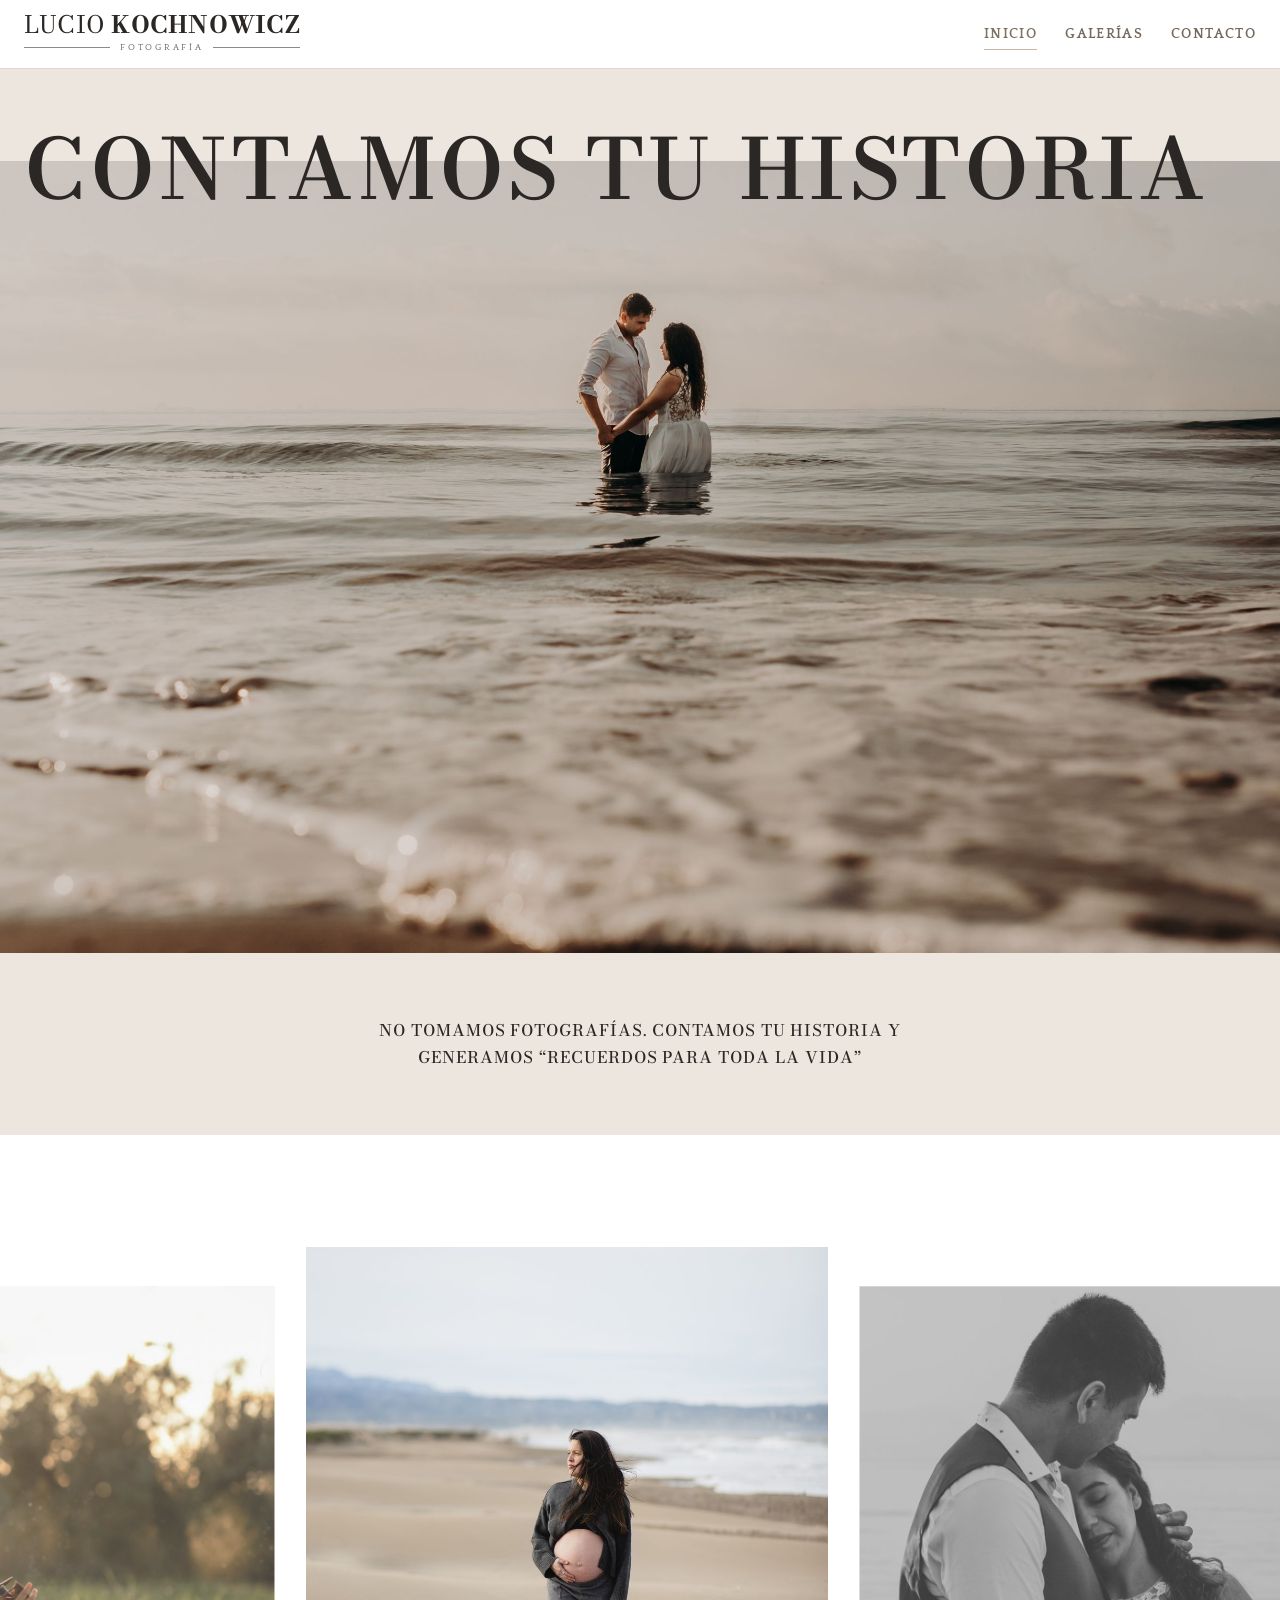
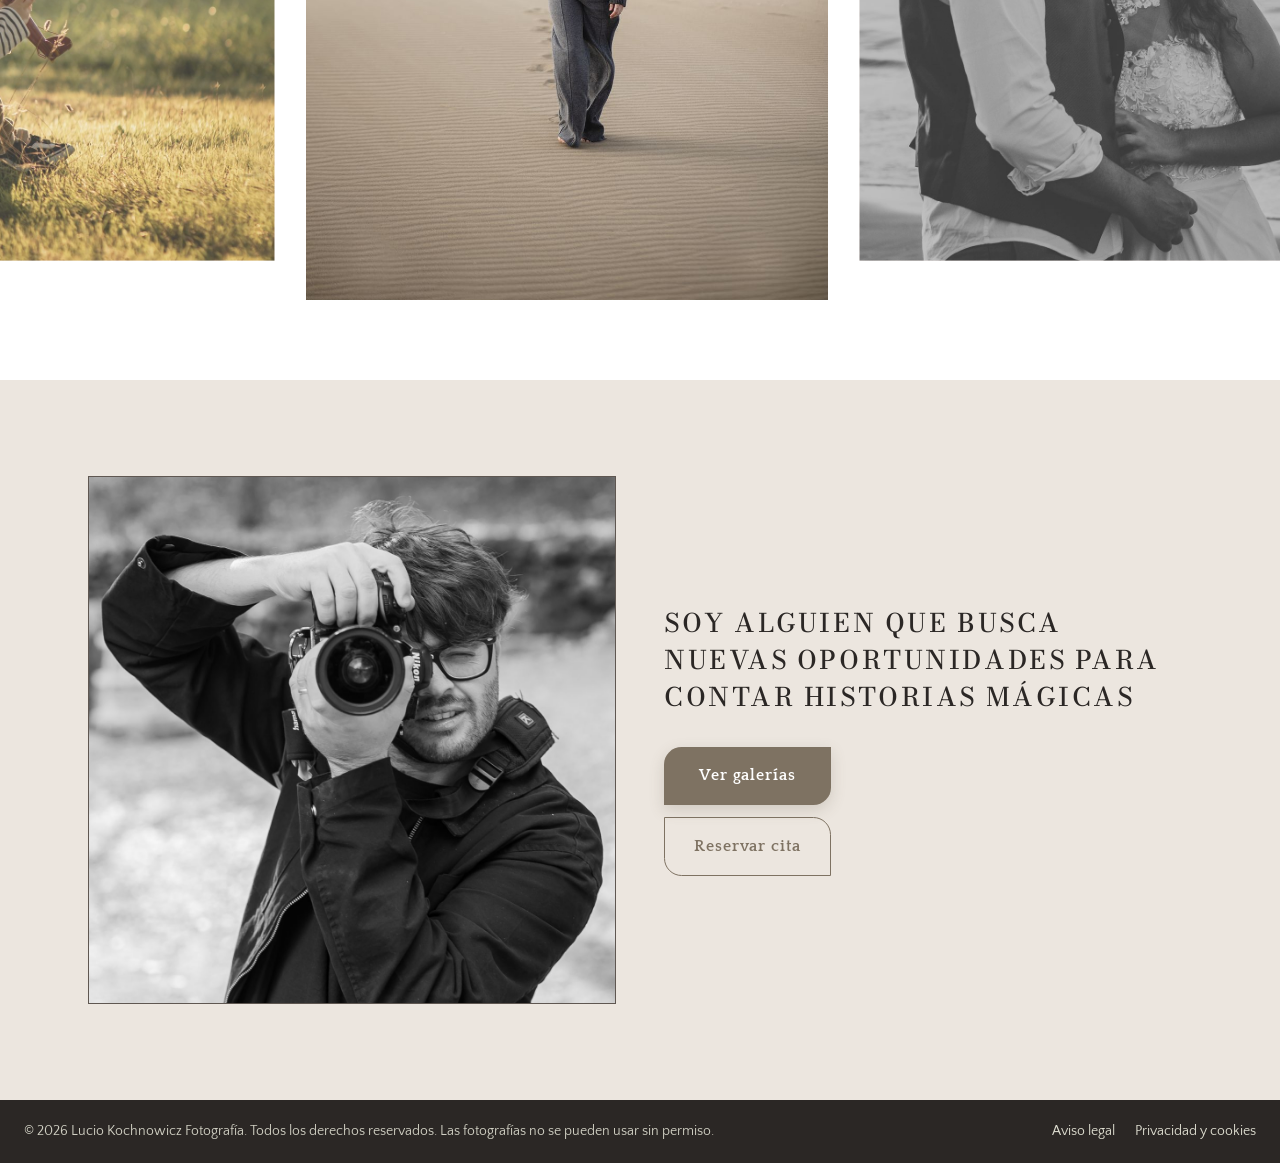
==== commit 6f597499: "Web publicada" ====
--- a/index.html
+++ b/index.html
@@ -4,10 +4,12 @@
 <meta charset="utf-8">
 <meta name="robots" content="noindex">
 <meta name="viewport" content="width=device-width, initial-scale=1, viewport-fit=cover">
-<link rel="icon" type="image/png" href="favicon.png?v=f22ad52f">
-<link rel="apple-touch-icon" href="apple-touch-icon.png?v=c4405035">
+<link rel="icon" type="image/png" href="favicon.png?v=bfe1204d">
+<link rel="apple-touch-icon" href="apple-touch-icon.png?v=7248b6af">
 <title>Lucio Kochnowicz Fotografía</title>
 <meta name="description" content="Lucio Kochnowicz, fotógrafo de familia y bodas. Sesiones tranquilas y sin poses forzadas.">
+<meta name="author" content="Lucio Kochnowicz">
+<meta name="copyright" content="© 2026 Lucio Kochnowicz Fotografía">
 <meta name="theme-color" content="#FFFFFF">
 <meta property="og:type" content="website">
 <meta property="og:locale" content="es_ES">
@@ -15,16 +17,16 @@
 <meta property="og:title" content="Lucio Kochnowicz Fotografía">
 <meta property="og:description" content="Lucio Kochnowicz, fotógrafo de familia y bodas. Sesiones tranquilas y sin poses forzadas.">
 <meta property="og:url" content="https://ahoes.github.io/lucio-kochnowicz-web/">
-<meta property="og:image" content="https://ahoes.github.io/lucio-kochnowicz-web/compartir.png">
+<meta property="og:image" content="https://ahoes.github.io/lucio-kochnowicz-web/compartir.jpg">
 <meta property="og:image:width" content="1200">
 <meta property="og:image:height" content="630">
-<meta property="og:image:alt" content="Lucio Kochnowicz Fotografía: contamos tu historia. Familia y bodas en Reus y alrededores">
+<meta property="og:image:alt" content="Lucio Kochnowicz con su cámara. Lucio Kochnowicz Fotografía: contamos tu historia. Familia y bodas en Reus y alrededores">
 <meta name="twitter:card" content="summary_large_image">
 <link rel="preconnect" href="https://fonts.googleapis.com">
 <link rel="preconnect" href="https://fonts.gstatic.com" crossorigin>
 <link rel="stylesheet" href="https://fonts.googleapis.com/css2?family=Bodoni+Moda:opsz,wght@6..96,400..700&family=Italianno&family=Quattrocento:wght@400;700&family=Quattrocento+Sans:wght@400;700&display=swap">
 
-<link rel="stylesheet" href="css/estilos.css?v=1a4e5f55">
+<link rel="stylesheet" href="css/estilos.css?v=e419ecce">
 </head>
 <body class="inicio">
 <a class="saltar" href="#contenido">Saltar al contenido</a>
@@ -49,7 +51,12 @@
     <div class="envoltura">
       <h1 class="titulo-moda" id="t-historia">Contamos tu historia</h1>
     </div>
-    <div class="historia-foto"><div class="lienzo"><span class="hueco">Foto de cabecera: una de las mejores fotos de Lucio</span></div></div>
+    <div class="historia-foto"><div class="lienzo">
+      <picture>
+        <source media="(max-width: 768px)" srcset="fotos/cabecera-movil.jpg" width="1200" height="1500">
+        <img src="fotos/cabecera.jpg" alt="Pareja de novios cogidos de las manos dentro del mar, al amanecer" width="2400" height="1600" fetchpriority="high">
+      </picture>
+    </div></div>
     <div class="envoltura">
       <p class="historia-frase">No tomamos fotografías. Contamos tu historia y generamos <span class="nowrap">“recuerdos para toda la vida”</span></p>
     </div>
@@ -58,19 +65,19 @@
   <section class="trio" aria-label="Fotos de muestra">
     <div class="carrusel">
       <ul class="carrusel-pista" id="carrusel" tabindex="0" aria-label="Fotos de muestra: desliza para ver más">
-        <li class="diapositiva"><div class="lienzo"><span class="hueco">Foto de muestra 1</span></div></li>
-        <li class="diapositiva"><div class="lienzo"><span class="hueco">Foto de muestra 2</span></div></li>
-        <li class="diapositiva"><div class="lienzo"><span class="hueco">Foto de muestra 3</span></div></li>
-        <li class="diapositiva"><div class="lienzo"><span class="hueco">Foto de muestra 4</span></div></li>
-        <li class="diapositiva"><div class="lienzo"><span class="hueco">Foto de muestra 5</span></div></li>
-        <li class="diapositiva"><div class="lienzo"><span class="hueco">Foto de muestra 6</span></div></li>
+        <li class="diapositiva"><div class="lienzo"><img src="fotos/carrusel-1.jpg" alt="Niño sentado bajo un árbol jugando con un avión de juguete, a contraluz" width="1000" height="1250" loading="lazy"></div></li>
+        <li class="diapositiva"><div class="lienzo"><img src="fotos/carrusel-2.jpg" alt="Mujer embarazada caminando por la arena de la playa" width="1000" height="1250" loading="lazy"></div></li>
+        <li class="diapositiva"><div class="lienzo"><img src="fotos/carrusel-3.jpg" alt="Novios abrazados junto al mar, en blanco y negro" width="1000" height="1250" loading="lazy"></div></li>
+        <li class="diapositiva"><div class="lienzo"><img src="fotos/carrusel-4.jpg" alt="Pareja tumbada en la cama de una furgoneta, mirándose y sonriendo" width="1000" height="1250" loading="lazy"></div></li>
+        <li class="diapositiva"><div class="lienzo"><img src="fotos/carrusel-5.jpg" alt="Niño con sombrero de vaquero sentado en la hierba junto a una rueda de carro" width="1000" height="1250" loading="lazy"></div></li>
+        <li class="diapositiva"><div class="lienzo"><img src="fotos/carrusel-6.jpg" alt="Novios riendo y salpicándose en la orilla del mar" width="1000" height="1250" loading="lazy"></div></li>
       </ul>
     </div>
   </section>
 
   <section class="presentacion" id="sobre-mi" aria-labelledby="t-presentacion">
     <div class="envoltura">
-      <div class="recuadro presentacion-foto"><div class="lienzo"><span class="hueco">Foto de Lucio</span></div></div>
+      <div class="recuadro presentacion-foto"><div class="lienzo"><img src="fotos/lucio.jpg" alt="Lucio Kochnowicz con su cámara, haciendo una foto" width="1198" height="1800"></div></div>
       <h2 class="presentacion-texto titulo-moda" id="t-presentacion">Soy alguien que busca nuevas oportunidades para contar historias mágicas</h2>
       <div class="presentacion-boton">
         <a class="boton boton-lleno" href="galerias.html">Ver galerías</a>
@@ -83,7 +90,7 @@
 <footer class="pie">
   <div class="envoltura">
     <div class="pie-abajo">
-      <span>© 2026 Lucio Kochnowicz</span>
+      <span>© 2026 Lucio Kochnowicz Fotografía. Todos los derechos reservados. Las fotografías no se pueden usar sin permiso.</span>
       <div><a href="aviso-legal.html">Aviso legal</a><a href="privacidad.html">Privacidad y cookies</a></div>
     </div>
   </div>
--- a/css/estilos.css
+++ b/css/estilos.css
@@ -200,6 +200,7 @@
 main .historia h1.titulo-moda { font-size: clamp(2.5rem, 7vw, 5.2rem); font-weight: 600; letter-spacing: 0.04em; line-height: 1.05; }
 .historia-foto .lienzo { position: relative; overflow: hidden; aspect-ratio: 4 / 5; background: linear-gradient(165deg, var(--crema), var(--malva-claro)); }
 @media (min-width: 769px) { .historia-foto .lienzo { aspect-ratio: auto; height: min(70vw, 88svh); } }
+.historia-foto img { object-position: 50% 30%; } /* que la pareja quede a la vista */
 .historia-frase {
   padding-block: clamp(2.5rem, 7vw, 4rem); max-width: 40rem; margin-inline: auto; text-align: center;
   font-family: var(--f-moda); font-weight: 500; font-optical-sizing: none; font-variation-settings: "opsz" 6;
@@ -208,7 +209,7 @@
 .nowrap { white-space: nowrap; }
 /* Carrusel de fotos de muestra: se desliza con el dedo; la foto del centro se ve más grande (js/main.js) */
 .trio { padding-block: clamp(3.5rem, 9vw, 6rem) clamp(2.5rem, 6vw, 4rem); }
-.carrusel { --diap: min(68vw, 480px); }
+.carrusel { --diap: min(82vw, 640px, 58svh); } /* en el ordenador, que la foto quepa entera en la pantalla */
 .carrusel-pista {
   list-style: none; margin: 0; display: flex; align-items: center; gap: 0;
   overflow-x: auto; scroll-snap-type: x mandatory; overscroll-behavior-x: contain;
@@ -219,9 +220,10 @@
 .diapositiva { flex: 0 0 var(--diap); scroll-snap-align: center; transform: scale(0.88); opacity: 0.8; transition: transform 400ms cubic-bezier(0.16, 1, 0.3, 1), opacity 400ms ease-out; }
 .diapositiva.centrada { transform: none; opacity: 1; }
 .diapositiva .lienzo { position: relative; overflow: hidden; aspect-ratio: 4 / 5; background: linear-gradient(165deg, var(--crema), var(--malva-claro)); }
-.presentacion { padding-block: clamp(1rem, 3vw, 2rem) clamp(4rem, 10vw, 7rem); }
-.presentacion .envoltura { display: grid; justify-items: center; gap: clamp(2rem, 5vw, 3rem); max-width: 60rem; }
-.presentacion-foto { width: min(82%, 460px); }
+.presentacion { background: var(--beige); padding-block: clamp(3.5rem, 9vw, 6rem); } /* banda beige para separar la parte de Lucio del carrusel */
+.presentacion .envoltura { display: grid; justify-items: center; gap: clamp(2rem, 5vw, 3rem); max-width: 72rem; }
+.presentacion-foto { width: min(100%, 560px); }
+.presentacion-foto img { object-position: 50% 16%; } /* la foto es vertical: que se vean la cara y la cámara */
 .recuadro .lienzo { position: relative; overflow: hidden; aspect-ratio: 1; background: var(--beige); border: 1px solid var(--tinta-suave); }
 main h2.presentacion-texto.titulo-moda {
   justify-self: stretch; max-width: 34rem; margin-inline: auto; text-align: left;
@@ -234,7 +236,7 @@
   .presentacion-foto { grid-row: span 2; }
   .presentacion-texto { align-self: end; }
   .presentacion-boton { grid-column: 2; justify-self: start; align-self: start; }
-  .presentacion-foto { width: min(100%, 480px); justify-self: end; }
+  .presentacion-foto { width: min(100%, 620px); justify-self: end; }
   main h2.presentacion-texto.titulo-moda { margin: 0; justify-self: start; }
 }
 .acciones { display: flex; flex-wrap: wrap; gap: 0.75rem; margin-top: 2.25rem; }
@@ -252,6 +254,11 @@
 .galeria-cabeza h2 { font-size: clamp(3.8rem, 8vw, 5.6rem); }
 .galeria-cabeza p { max-width: 38rem; color: var(--tinta-suave); }
 .galeria-cabeza p { font-style: italic; color: var(--oliva); font-size: 1.1rem; }
+/* Galerías: cabecera, botones y título de cada galería centrados (ordenador y móvil) */
+.banda-centrada { text-align: center; }
+.banda-centrada p { margin-inline: auto; }
+.banda-centrada .saltos { justify-content: center; }
+.galeria-cabeza { grid-template-columns: 1fr; justify-items: center; text-align: center; }
 
 /* Página de galerías */
 /* Banda beige al principio de cada página, como el bloque de la portada del diseño de Lucio */
@@ -273,7 +280,9 @@
 .saltos a { transition: background-color 200ms ease-out, color 200ms ease-out; }
 .no-encontrada { display: flex; align-items: center; min-height: calc(100svh - 4.25rem - 12rem); padding-block: clamp(3rem, 7vw, 6rem); }
 .no-encontrada .envoltura { width: 100%; }
-.galeria-completa { columns: 3 260px; column-gap: clamp(1rem, 2.4vw, 1.75rem); }
+/* Galerías más anchas que el resto de la página, para que las fotos se vean más grandes */
+.seccion:has(.galeria-completa) .envoltura { max-width: 1600px; padding-inline: clamp(0.75rem, 2.5vw, 2.5rem); }
+.galeria-completa { --desplazo: clamp(0.45rem, 1.2vw, 0.9rem); columns: 3 260px; column-gap: clamp(0.75rem, 2vw, 1.5rem); }
 .galeria-completa .marco { break-inside: avoid; margin-bottom: calc(var(--desplazo) + clamp(0.75rem, 1.6vw, 1.25rem)); --ratio: 4 / 5; }
 .galeria-completa .marco:nth-child(3n+2) { --ratio: 1; }
 .galeria-completa .marco:nth-child(4n+3) { --ratio: 3 / 4; }
@@ -339,7 +348,7 @@
 
 /* Contacto */
 .contacto { color: var(--tinta); position: relative; overflow: hidden; }
-.contacto .envoltura { position: relative; display: grid; grid-template-columns: 6fr 5fr; gap: clamp(2rem, 6vw, 5rem); align-items: center; }
+.contacto .envoltura { position: relative; }
 .contacto-texto { min-width: 0; }
 .vias { list-style: none; padding: 0; margin: 0; display: grid; gap: 0.9rem; max-width: 30rem; }
 .via {
@@ -362,8 +371,14 @@
 .via-flecha { width: 1.3rem; height: 1.3rem; color: var(--oro); transition: transform 200ms ease-out; }
 .via:hover .via-flecha { transform: translateX(3px); }
 .zona { display: flex; align-items: center; gap: 0.6rem; margin-top: 1.75rem; font-style: italic; color: var(--tinta-suave); }
+/* Contacto en el ordenador: título, frase, botones y zona centrados */
+@media (min-width: 769px) {
+  .contacto-banda { text-align: center; }
+  .contacto-banda p { margin-inline: auto; }
+  .contacto .vias { margin-inline: auto; }
+  .contacto .zona { justify-content: center; }
+}
 .zona svg { width: 1.3rem; height: 1.3rem; color: var(--verde); flex: none; }
-.contacto-foto { width: min(400px, 100%); justify-self: center; align-self: center; }
 
 /* Visor de fotos (galerías): se abre al pulsar una foto */
 .galeria-completa img { cursor: zoom-in; }
@@ -446,11 +461,10 @@
   .pasos li::after { display: none; }
 }
 @media (max-width: 768px) {
-  .sobre .envoltura, .contacto .envoltura { grid-template-columns: 1fr; }
+  .sobre .envoltura { grid-template-columns: 1fr; }
   .galeria-cabeza { grid-template-columns: 1fr; }
   .galeria-completa { columns: 2; }
   .sobre-fotos { max-width: 420px; }
-  .contacto-foto { width: min(260px, 70%); }
 }
 @media (max-width: 480px) {
   .pasos { grid-template-columns: 1fr; }
